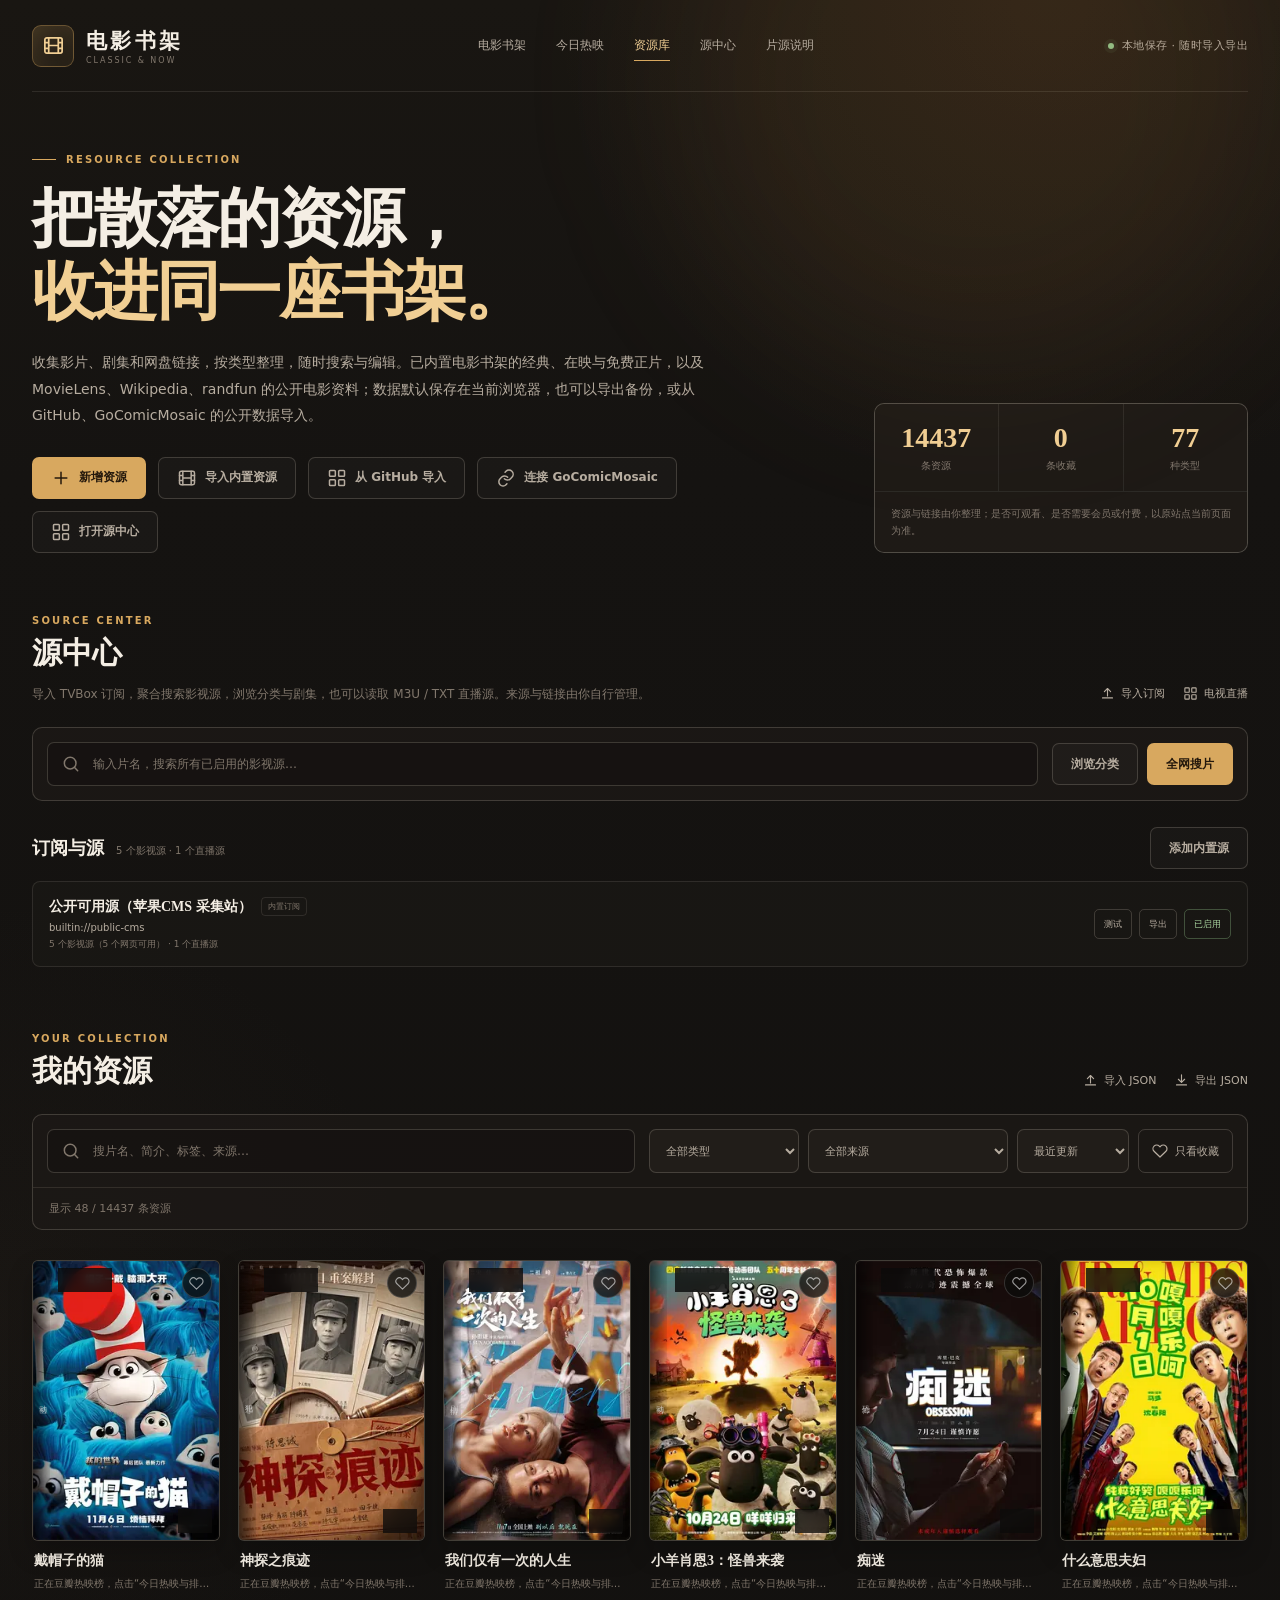
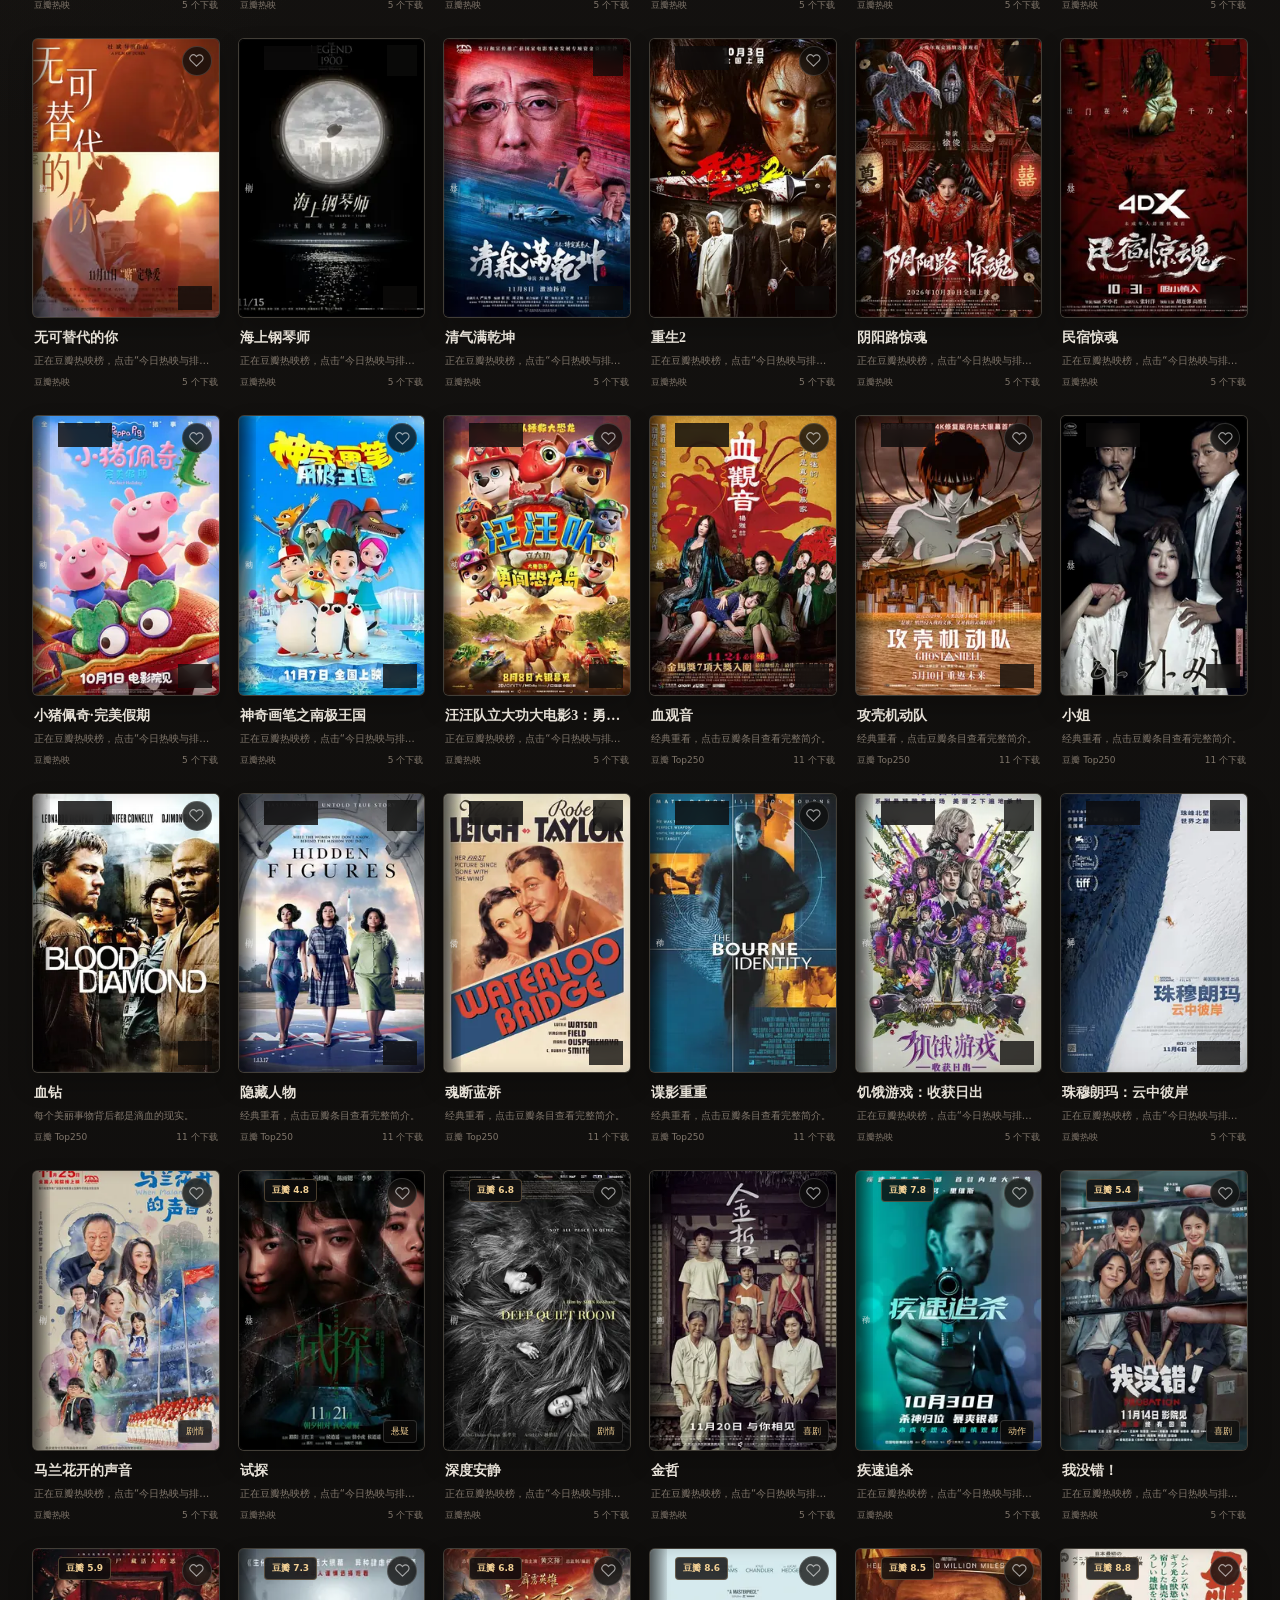
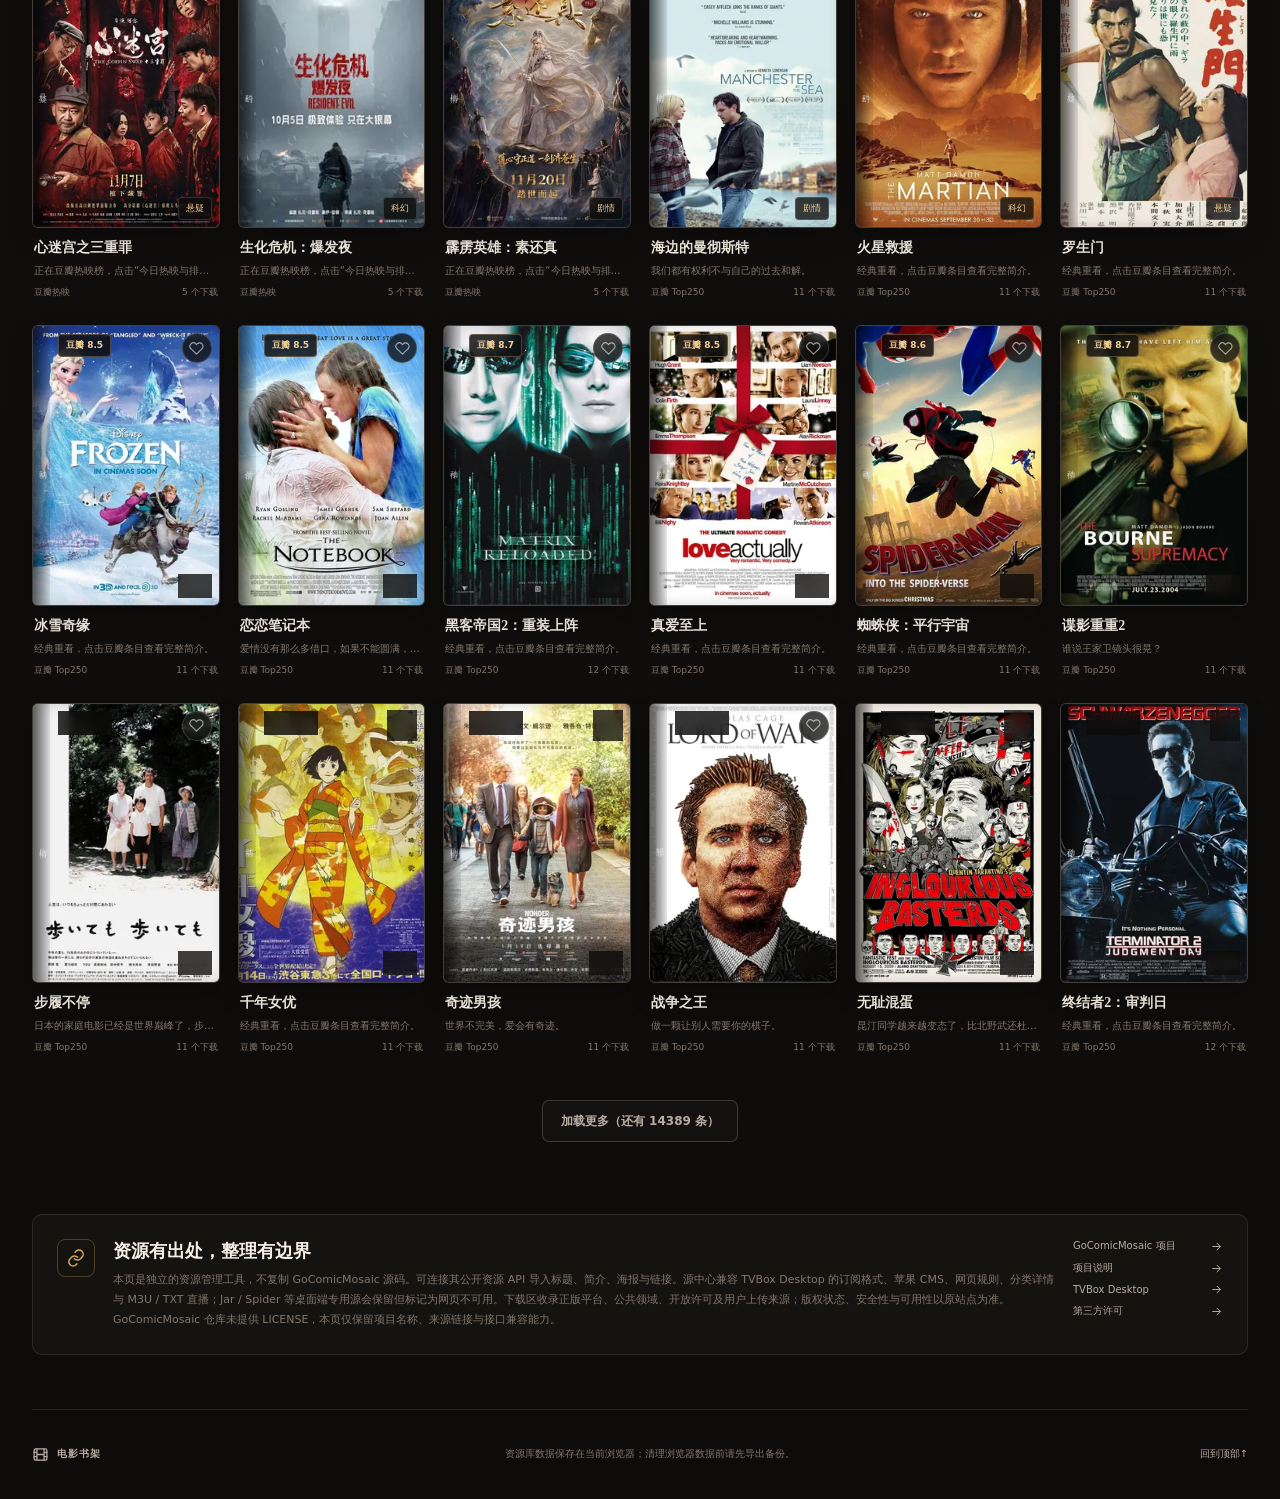
==== resources/index.html @ 4274b773 "避免慢速目录请求被超时重复取消" ====
<!DOCTYPE html>
<html lang="zh-CN">
<head>
  <meta charset="UTF-8">
  <meta name="viewport" content="width=device-width, initial-scale=1.0">
  <meta name="description" content="电影书架资源库：收集、整理、搜索和导入影视资源，支持本地保存与 GoComicMosaic 公开资源 API。">
  <meta name="theme-color" content="#151311">
  <title>资源库 · 电影书架</title>
  <link rel="icon" href="../assets/favicon.svg" type="image/svg+xml">
  <link rel="stylesheet" href="styles.css?v=20261127w">
</head>
<body id="top">
  <svg class="icon-sprite" xmlns="http://www.w3.org/2000/svg" aria-hidden="true">
    <symbol id="icon-film" viewBox="0 0 24 24">
      <rect x="3" y="4" width="18" height="16" rx="2"></rect>
      <path d="M7 4v16M17 4v16M3 9h4M3 15h4M17 9h4M17 15h4M7 12h10"></path>
    </symbol>
    <symbol id="icon-search" viewBox="0 0 24 24">
      <circle cx="11" cy="11" r="7"></circle>
      <path d="m20 20-4-4"></path>
    </symbol>
    <symbol id="icon-plus" viewBox="0 0 24 24">
      <path d="M12 5v14M5 12h14"></path>
    </symbol>
    <symbol id="icon-heart" viewBox="0 0 24 24">
      <path d="M20.8 4.6a5.5 5.5 0 0 0-7.8 0L12 5.7l-1.1-1.1a5.5 5.5 0 0 0-7.8 7.8l1.1 1.1L12 21l7.8-7.5 1.1-1.1a5.5 5.5 0 0 0-.1-7.8Z"></path>
    </symbol>
    <symbol id="icon-edit" viewBox="0 0 24 24">
      <path d="M12 20h9"></path>
      <path d="M16.5 3.5a2.1 2.1 0 0 1 3 3L8 18l-4 1 1-4Z"></path>
    </symbol>
    <symbol id="icon-trash" viewBox="0 0 24 24">
      <path d="M3 6h18M8 6V4h8v2M19 6l-1 14H6L5 6M10 11v5M14 11v5"></path>
    </symbol>
    <symbol id="icon-download" viewBox="0 0 24 24">
      <path d="M12 3v12m0 0 5-5m-5 5-5-5M4 19h16"></path>
    </symbol>
    <symbol id="icon-upload" viewBox="0 0 24 24">
      <path d="M12 16V4m0 0 5 5m-5-5L7 9M4 19h16"></path>
    </symbol>
    <symbol id="icon-link" viewBox="0 0 24 24">
      <path d="M10 13a5 5 0 0 0 7.1.1l2-2a5 5 0 0 0-7.1-7.1l-1.1 1.1"></path>
      <path d="M14 11a5 5 0 0 0-7.1-.1l-2 2A5 5 0 0 0 12 20l1.1-1.1"></path>
    </symbol>
    <symbol id="icon-close" viewBox="0 0 24 24">
      <path d="m6 6 12 12M18 6 6 18"></path>
    </symbol>
    <symbol id="icon-arrow" viewBox="0 0 24 24">
      <path d="M5 12h14M13 6l6 6-6 6"></path>
    </symbol>
    <symbol id="icon-grid" viewBox="0 0 24 24">
      <rect x="3" y="3" width="7" height="7" rx="1"></rect>
      <rect x="14" y="3" width="7" height="7" rx="1"></rect>
      <rect x="3" y="14" width="7" height="7" rx="1"></rect>
      <rect x="14" y="14" width="7" height="7" rx="1"></rect>
    </symbol>
  </svg>

  <div class="ambient-glow" aria-hidden="true"></div>

  <header class="site-header">
    <a class="brand" href="../" aria-label="电影书架首页">
      <span class="brand-mark"><svg class="icon"><use href="#icon-film"></use></svg></span>
      <span class="brand-copy"><strong>电影书架</strong><small>CLASSIC &amp; NOW</small></span>
    </a>
    <nav class="main-nav" aria-label="主导航">
      <a href="../">电影书架</a>
      <a href="../today/">今日热映</a>
      <a class="is-active" href="./" aria-current="page">资源库</a>
      <a href="#sources">源中心</a>
      <a href="../#about">片源说明</a>
    </nav>
    <div class="header-note"><span class="status-dot"></span>本地保存 · 随时导入导出</div>
  </header>

  <main>
    <section class="resource-hero" aria-labelledby="resource-title">
      <div>
        <p class="eyebrow"><span></span>RESOURCE COLLECTION</p>
        <h1 id="resource-title">把散落的资源，<br><em>收进同一座书架。</em></h1>
        <p class="hero-description">收集影片、剧集和网盘链接，按类型整理，随时搜索与编辑。已内置电影书架的经典、在映与免费正片，以及 MovieLens、Wikipedia、randfun 的公开电影资料；数据默认保存在当前浏览器，也可以导出备份，或从 GitHub、GoComicMosaic 的公开数据导入。</p>
        <div class="hero-actions">
          <button class="primary-button" id="add-resource" type="button"><svg class="icon"><use href="#icon-plus"></use></svg>新增资源</button>
          <button class="secondary-button" id="import-movies" type="button"><svg class="icon"><use href="#icon-film"></use></svg>导入内置资源</button>
          <button class="secondary-button" id="open-github-import" type="button"><svg class="icon"><use href="#icon-grid"></use></svg>从 GitHub 导入</button>
          <button class="secondary-button" id="open-api-import" type="button"><svg class="icon"><use href="#icon-link"></use></svg>连接 GoComicMosaic</button>
          <button class="secondary-button" id="open-tvbox-sources" type="button"><svg class="icon"><use href="#icon-grid"></use></svg>打开源中心</button>
        </div>
      </div>
      <div class="resource-stats" aria-label="资源库概况">
        <div><strong id="stat-total">0</strong><span>条资源</span></div>
        <div><strong id="stat-favorites">0</strong><span>条收藏</span></div>
        <div><strong id="stat-types">0</strong><span>种类型</span></div>
        <p>资源与链接由你整理；是否可观看、是否需要会员或付费，以原站点当前页面为准。</p>
      </div>
    </section>

    <section id="sources" class="tvbox-section" aria-labelledby="tvbox-title">
      <div class="section-heading">
        <div>
          <p class="section-kicker">SOURCE CENTER</p>
          <h2 id="tvbox-title">源中心</h2>
          <p class="tvbox-section-intro">导入 TVBox 订阅，聚合搜索影视源，浏览分类与剧集，也可以读取 M3U / TXT 直播源。来源与链接由你自行管理。</p>
        </div>
        <div class="data-actions">
          <button class="text-button" id="tvbox-import-button" type="button"><svg class="icon"><use href="#icon-upload"></use></svg>导入订阅</button>
          <button class="text-button" id="tvbox-live-button" type="button"><svg class="icon"><use href="#icon-grid"></use></svg>电视直播</button>
        </div>
      </div>

      <div class="tvbox-toolbar browser-panel">
        <label class="search-box" for="tvbox-search-input">
          <svg class="icon"><use href="#icon-search"></use></svg>
          <span class="sr-only">全网搜片</span>
          <input id="tvbox-search-input" type="search" placeholder="输入片名，搜索所有已启用的影视源…" autocomplete="off">
        </label>
        <div class="tvbox-toolbar-actions">
          <button id="tvbox-category-button" class="secondary-button" type="button">浏览分类</button>
          <button id="tvbox-search-button" class="primary-button" type="button">全网搜片</button>
        </div>
      </div>

      <div id="tvbox-category-panel" class="tvbox-category-panel browser-panel" hidden>
        <label class="select-box"><span class="sr-only">分类来源</span><select id="tvbox-category-site"></select></label>
        <div id="tvbox-category-chips" class="tvbox-category-chips"></div>
      </div>

      <div class="tvbox-source-heading">
        <div><strong>订阅与源</strong><span id="tvbox-source-stats"></span></div>
        <button id="tvbox-preset-button" class="secondary-button" type="button">添加内置源</button>
      </div>
      <div id="tvbox-source-list" class="tvbox-source-list"></div>

      <div id="tvbox-results" class="tvbox-results" hidden>
        <div class="tvbox-results-heading"><strong>搜索结果</strong><span id="tvbox-search-summary" aria-live="polite"></span></div>
        <div id="tvbox-search-grid" class="tvbox-search-grid"></div>
      </div>
    </section>

    <section class="resource-library" aria-labelledby="library-title">
      <div class="section-heading">
        <div>
          <p class="section-kicker">YOUR COLLECTION</p>
          <h2 id="library-title">我的资源</h2>
        </div>
        <div class="data-actions">
          <button class="text-button" id="import-json" type="button"><svg class="icon"><use href="#icon-upload"></use></svg>导入 JSON</button>
          <button class="text-button" id="export-json" type="button"><svg class="icon"><use href="#icon-download"></use></svg>导出 JSON</button>
        </div>
      </div>

      <div class="browser-panel" aria-label="查找资源">
        <div class="toolbar-main">
          <label class="search-box" for="search-input">
            <svg class="icon"><use href="#icon-search"></use></svg>
            <span class="sr-only">搜索资源</span>
            <input id="search-input" type="search" placeholder="搜片名、简介、标签、来源…" autocomplete="off">
            <button id="clear-search" class="clear-search" type="button" aria-label="清空搜索" hidden>
              <svg class="icon"><use href="#icon-close"></use></svg>
            </button>
          </label>
          <div class="filter-row">
            <label class="select-box"><span class="sr-only">资源类型</span><select id="type-filter"></select></label>
            <label class="select-box"><span class="sr-only">资源来源</span><select id="source-filter"></select></label>
            <label class="select-box"><span class="sr-only">排序方式</span><select id="sort-select">
              <option value="updated">最近更新</option>
              <option value="created">最近添加</option>
              <option value="title">按片名</option>
              <option value="links">链接最多</option>
            </select></label>
            <button class="favorite-filter" id="favorite-filter" type="button" aria-pressed="false">
              <svg class="icon"><use href="#icon-heart"></use></svg>只看收藏
            </button>
          </div>
        </div>
        <div class="result-bar">
          <p id="result-summary" aria-live="polite"></p>
          <button id="reset-filters" class="text-button" type="button" hidden>清除筛选<svg class="icon"><use href="#icon-arrow"></use></svg></button>
        </div>
      </div>

      <section id="resource-grid" class="resource-grid" aria-label="资源列表"></section>
      <div class="load-more-wrap"><button id="load-more" class="secondary-button" type="button" hidden>加载更多</button></div>

      <section id="empty-state" class="empty-state" hidden>
        <div class="empty-icon"><svg class="icon"><use href="#icon-grid"></use></svg></div>
        <h2>这一格还没有资源</h2>
        <p id="empty-message">新增一条资源，或从电影书架导入影片。</p>
        <button class="primary-button" id="empty-add" type="button">新增第一条资源</button>
      </section>
    </section>

    <section class="source-note" aria-labelledby="source-note-title">
      <div class="source-note-icon"><svg class="icon"><use href="#icon-link"></use></svg></div>
      <div>
        <h2 id="source-note-title">资源有出处，整理有边界</h2>
        <p>本页是独立的资源管理工具，不复制 GoComicMosaic 源码。可连接其公开资源 API 导入标题、简介、海报与链接。源中心兼容 TVBox Desktop 的订阅格式、苹果 CMS、网页规则、分类详情与 M3U / TXT 直播；Jar / Spider 等桌面端专用源会保留但标记为网页不可用。下载区收录正版平台、公共领域、开放许可及用户上传来源；版权状态、安全性与可用性以原站点为准。GoComicMosaic 仓库未提供 LICENSE，本页仅保留项目名称、来源链接与接口兼容能力。</p>
      </div>
      <div class="source-links">
        <a href="https://github.com/fish2018/GoComicMosaic" target="_blank" rel="noopener noreferrer">GoComicMosaic 项目<svg class="icon"><use href="#icon-arrow"></use></svg></a>
        <a href="https://github.com/fish2018/GoComicMosaic/blob/main/README.md" target="_blank" rel="noopener noreferrer">项目说明<svg class="icon"><use href="#icon-arrow"></use></svg></a>
        <a href="https://github.com/hgtuj5688/tvbox-desktop" target="_blank" rel="noopener noreferrer">TVBox Desktop<svg class="icon"><use href="#icon-arrow"></use></svg></a>
        <a href="THIRD_PARTY_NOTICES.txt" target="_blank" rel="noopener noreferrer">第三方许可<svg class="icon"><use href="#icon-arrow"></use></svg></a>
      </div>
    </section>
  </main>

  <footer class="site-footer">
    <div class="footer-brand"><svg class="icon"><use href="#icon-film"></use></svg><strong>电影书架</strong></div>
    <p>资源库数据保存在当前浏览器；清理浏览器数据前请先导出备份。</p>
    <a href="#top" class="back-to-top">回到顶部↑</a>
  </footer>

  <dialog id="resource-dialog" class="resource-dialog" aria-labelledby="editor-title">
    <form id="resource-form" class="dialog-shell">
      <button id="editor-close" class="dialog-close" type="button" aria-label="关闭编辑窗口"><svg class="icon"><use href="#icon-close"></use></svg></button>
      <div class="editor-heading">
        <p class="section-kicker">RESOURCE EDITOR</p>
        <h2 id="editor-title">新增资源</h2>
        <p>链接只接受 http 或 https 地址；海报可以填写图片地址或站内相对路径。</p>
      </div>
      <div class="form-grid">
        <label class="field field-wide"><span>片名 / 资源名 <b>*</b></span><input id="field-title" name="title" type="text" maxlength="160" required placeholder="例如：某部电影、某部剧集"></label>
        <label class="field"><span>英文名</span><input id="field-title-en" name="titleEn" type="text" maxlength="200" placeholder="可选"></label>
        <label class="field"><span>类型</span><input id="field-type" name="type" type="text" maxlength="40" placeholder="例如：电影、剧集、动画"></label>
        <label class="field"><span>评分</span><input id="field-rating" name="rating" type="number" min="0" max="10" step="0.1" placeholder="0-10，选填"></label>
        <label class="field field-wide"><span>简介</span><textarea id="field-description" name="description" rows="4" maxlength="4000" placeholder="剧情、季集信息或整理备注"></textarea></label>
        <label class="field field-wide"><span>海报地址</span><input id="field-poster" name="poster" type="text" maxlength="1000" placeholder="https://… 或 ../assets/posters/…"></label>
        <label class="field"><span>来源</span><input id="field-source" name="source" type="text" maxlength="120" placeholder="例如：1905电影网、个人整理"></label>
        <label class="field"><span>评分来源</span><input id="field-rating-source" name="ratingSource" type="text" maxlength="80" placeholder="例如：豆瓣、TMDB"></label>
        <label class="field"><span>标签</span><input id="field-tags" name="tags" type="text" maxlength="240" placeholder="用逗号分隔，例如：动作, 犯罪, 2026"></label>
      </div>
      <fieldset class="links-editor">
        <legend>资源链接</legend>
        <div id="link-rows" class="link-rows"></div>
        <button id="add-link" class="text-button" type="button"><svg class="icon"><use href="#icon-plus"></use></svg>添加链接</button>
      </fieldset>
      <label class="check-field"><input id="field-favorite" type="checkbox"><span>同时加入收藏</span></label>
      <p id="form-error" class="form-error" role="alert" hidden></p>
      <div class="dialog-actions editor-actions">
        <button class="primary-button" type="submit">保存资源</button>
        <button id="editor-cancel" class="secondary-button" type="button">取消</button>
      </div>
    </form>
  </dialog>

  <dialog id="detail-dialog" class="detail-dialog" aria-labelledby="detail-title">
    <div class="dialog-shell">
      <button id="detail-close" class="dialog-close" type="button" aria-label="关闭资源详情"><svg class="icon"><use href="#icon-close"></use></svg></button>
      <div class="detail-poster"><img id="detail-image" src="" alt="" decoding="async" fetchpriority="high"><div id="detail-typographic" class="detail-typographic" hidden></div></div>
      <div class="detail-info">
        <p id="detail-source" class="detail-source"></p>
        <h2 id="detail-title"></h2>
        <div id="detail-rating" class="detail-rating" hidden>
          <strong id="detail-rating-value"></strong>
          <div><span id="detail-rating-label"></span><small id="detail-rating-count"></small></div>
        </div>
        <p id="detail-meta" class="detail-meta"></p>
        <div id="detail-tags" class="detail-tags"></div>
        <p id="detail-description" class="detail-description"></p>
        <section id="detail-links-section" class="detail-links-section" hidden>
          <h3>资源链接</h3>
          <div id="detail-links" class="detail-links"></div>
        </section>
        <section id="detail-downloads-section" class="detail-links-section">
          <h3>下载与获取来源</h3>
          <p id="detail-downloads-note" class="detail-downloads-note" hidden></p>
          <div id="detail-downloads" class="detail-links"></div>
          <p id="detail-downloads-empty" class="detail-empty-links" hidden>暂无下载数据。</p>
        </section>
        <p id="detail-empty-links" class="detail-empty-links" hidden>还没有添加资源链接。</p>
        <div class="dialog-actions detail-actions">
          <button id="detail-favorite" class="favorite-action" type="button" aria-pressed="false"><svg class="icon"><use href="#icon-heart"></use></svg><span>加入收藏</span></button>
          <button id="detail-edit" class="secondary-button" type="button"><svg class="icon"><use href="#icon-edit"></use></svg>编辑</button>
          <button id="detail-delete" class="danger-button" type="button"><svg class="icon"><use href="#icon-trash"></use></svg>删除</button>
        </div>
        <p class="detail-note">打开链接会前往原站点；内容可用性与版权状态以原站点为准。</p>
      </div>
    </div>
  </dialog>

  <dialog id="api-dialog" class="api-dialog" aria-labelledby="api-title">
    <form id="api-form" class="dialog-shell api-shell">
      <button id="api-close" class="dialog-close" type="button" aria-label="关闭接口导入窗口"><svg class="icon"><use href="#icon-close"></use></svg></button>
      <p class="section-kicker">PUBLIC API IMPORT</p>
      <h2 id="api-title">连接 GoComicMosaic</h2>
      <p>填写公开资源列表接口。页面会读取返回的标题、类型、简介、海报与链接，不会提交账号、Cookie 或密码。</p>
      <label class="field"><span>公开接口地址</span><input id="api-endpoint" type="url" value="https://dm.xueximeng.com/api/resources/public" placeholder="https://…/api/resources/public" required></label>
      <p class="api-hint">接口需允许当前网页跨域读取（CORS）。若返回的是 HTML 首页，说明后端接口当前未开放或地址不正确。</p>
      <p id="api-status" class="api-status" role="status"></p>
      <div class="dialog-actions editor-actions">
        <button id="api-submit" class="primary-button" type="submit">读取并导入</button>
        <button id="api-cancel" class="secondary-button" type="button">取消</button>
      </div>
    </form>
  </dialog>

  <dialog id="github-dialog" class="api-dialog" aria-labelledby="github-title">
    <form id="github-form" class="dialog-shell">
      <button id="github-close" class="dialog-close" type="button" aria-label="关闭 GitHub 导入"><svg class="icon"><use href="#icon-close"></use></svg></button>
      <p class="section-kicker">GITHUB DATA</p>
      <h2 id="github-title">从 GitHub 导入公开数据</h2>
      <p>填写 raw JSON / CSV 地址或返回 JSON 的公开接口，也可以直接粘贴 GitHub 文件页链接。页面会读取片名、类型、简介、海报与链接；不会读取或提交账号、Cookie、密码。</p>
      <label class="field"><span>来源名称</span><input id="github-source" type="text" maxlength="80" value="GitHub 公开数据" required></label>
      <label class="field"><span>数据地址</span><input id="github-url" type="url" placeholder="https://raw.githubusercontent.com/…/data.json" required></label>
      <label class="check-field"><input id="github-update" type="checkbox"><span>更新已存在的同来源条目</span></label>
      <p class="api-hint">支持 JSON 数组、CSV 表格，或包含 resources、items、data、list、results、movies 字段的 JSON 对象。接口需允许当前网页跨域读取（CORS）。</p>
      <p id="github-status" class="api-status" role="status"></p>
      <div class="dialog-actions editor-actions">
        <button id="github-submit" class="primary-button" type="submit">读取并导入</button>
        <button id="github-cancel" class="secondary-button" type="button">取消</button>
      </div>
    </form>
  </dialog>

  <dialog id="tvbox-import-dialog" class="api-dialog" aria-labelledby="tvbox-import-title">
    <form id="tvbox-import-form" class="dialog-shell api-shell">
      <button id="tvbox-import-close" class="dialog-close" type="button" aria-label="关闭订阅导入"><svg class="icon"><use href="#icon-close"></use></svg></button>
      <p class="section-kicker">TVBOX SUBSCRIPTION</p>
      <h2 id="tvbox-import-title">导入 TVBox 订阅</h2>
      <p>支持远程 JSON 地址、本地 JSON 文件或直接粘贴配置。可识别 sites、lives、parses、flags、headers 等字段；来源类型与地址原样保留。</p>
      <label class="field"><span>订阅地址</span><input id="tvbox-import-url" type="url" placeholder="https://…/tvbox.json"></label>
      <label class="field"><span>或选择 JSON 文件</span><input id="tvbox-import-file" type="file" accept="application/json,.json"></label>
      <label class="field"><span>或粘贴配置</span><textarea id="tvbox-import-text" rows="7" placeholder='{"sites":[…],"lives":[…]}'></textarea></label>
      <p id="tvbox-import-status" class="api-status" role="status"></p>
      <div class="dialog-actions editor-actions">
        <button id="tvbox-import-submit" class="primary-button" type="submit">读取并添加</button>
        <button id="tvbox-import-cancel" class="secondary-button" type="button">取消</button>
      </div>
    </form>
  </dialog>

  <dialog id="tvbox-detail-dialog" class="detail-dialog tvbox-detail-dialog" aria-labelledby="tvbox-detail-title">
    <div class="dialog-shell">
      <button id="tvbox-detail-close" class="dialog-close" type="button" aria-label="关闭源详情"><svg class="icon"><use href="#icon-close"></use></svg></button>
      <div class="detail-poster"><img id="tvbox-detail-poster" src="" alt="" referrerpolicy="no-referrer" hidden><div id="tvbox-detail-typographic" class="detail-typographic"></div></div>
      <div class="detail-info">
        <p id="tvbox-detail-source" class="detail-source"></p>
        <h2 id="tvbox-detail-title"></h2>
        <p id="tvbox-detail-meta" class="detail-meta"></p>
        <p id="tvbox-detail-description" class="detail-description"></p>
        <section class="detail-links-section">
          <h3>播放线路</h3>
          <div id="tvbox-detail-lines" class="tvbox-line-tabs"></div>
          <div id="tvbox-detail-episodes" class="tvbox-episodes"></div>
        </section>
        <section class="detail-links-section">
          <h3>播放器</h3>
          <video id="tvbox-detail-video" class="tvbox-video" controls playsinline preload="none" hidden></video>
          <p id="tvbox-player-status" class="detail-empty-links"></p>
        </section>
        <div class="dialog-actions detail-actions">
          <button id="tvbox-detail-save" class="primary-button" type="button">保存到资源库</button>
          <button id="tvbox-detail-open" class="secondary-button" type="button">打开原地址</button>
        </div>
        <p class="detail-note">播放能力取决于原源与浏览器支持；打不开时可复制地址到外部播放器。</p>
      </div>
    </div>
  </dialog>

  <dialog id="tvbox-live-dialog" class="detail-dialog tvbox-live-dialog" aria-labelledby="tvbox-live-title">
    <div class="dialog-shell tvbox-live-shell">
      <button id="tvbox-live-close" class="dialog-close" type="button" aria-label="关闭电视直播"><svg class="icon"><use href="#icon-close"></use></svg></button>
      <div class="tvbox-live-heading"><p class="section-kicker">LIVE TV</p><h2 id="tvbox-live-title">电视直播</h2><p id="tvbox-live-status"></p></div>
      <video id="tvbox-live-video" class="tvbox-video" controls playsinline preload="none" hidden></video>
      <p id="tvbox-live-player-status" class="detail-empty-links"></p>
      <div class="tvbox-live-controls">
        <label class="select-box"><span class="sr-only">直播源</span><select id="tvbox-live-source"></select></label>
        <label class="select-box"><span class="sr-only">频道分组</span><select id="tvbox-live-group"></select></label>
        <label class="search-box"><span class="sr-only">搜索频道</span><input id="tvbox-live-search" type="search" placeholder="搜索频道…"></label>
      </div>
      <div id="tvbox-live-list" class="tvbox-live-list"></div>
    </div>
  </dialog>

  <input id="json-file" type="file" accept="application/json,.json" hidden>
  <div id="toast" class="toast" role="status" aria-live="polite"></div>

  <script src="base.js?v=20261127zb"></script>
  <script src="tvbox.js?v=20261127y"></script>
  <script src="app.js?v=20261127zc"></script>
</body>
</html>
---- resources/styles.css ----
:root {
  color-scheme: dark;
  --bg: #151311;
  --bg-deep: #0d0c0b;
  --panel: #1d1a17;
  --panel-soft: #24201c;
  --ink: #f4eee4;
  --muted: #b7ada0;
  --faint: #81776c;
  --accent: #d8a85f;
  --accent-light: #f1cf94;
  --accent-dark: #805326;
  --line: rgba(255, 244, 225, 0.1);
  --line-strong: rgba(255, 244, 225, 0.17);
  --danger: #e48b7d;
  --serif: "Noto Serif SC", "Source Han Serif SC", "Songti SC", STSong, Georgia, serif;
  --sans: Inter, "PingFang SC", "Microsoft YaHei", "Noto Sans CJK SC", system-ui, sans-serif;
}

* { box-sizing: border-box; }
html { scroll-behavior: smooth; scroll-padding-top: 24px; overflow-x: hidden; }
body {
  margin: 0;
  min-width: 320px;
  min-height: 100vh;
  overflow-x: hidden;
  background:
    radial-gradient(circle at 82% 0%, rgba(166, 105, 43, 0.13), transparent 31rem),
    radial-gradient(circle at 0% 28%, rgba(93, 74, 55, 0.08), transparent 26rem),
    linear-gradient(180deg, #191612 0%, var(--bg) 30rem, var(--bg-deep) 100%);
  color: var(--ink);
  font-family: var(--sans);
  -webkit-font-smoothing: antialiased;
}
body::before {
  position: fixed;
  inset: 0;
  z-index: -1;
  pointer-events: none;
  content: "";
  opacity: 0.22;
  background-image:
    repeating-linear-gradient(90deg, transparent 0, transparent 3px, rgba(255, 255, 255, 0.012) 4px),
    repeating-linear-gradient(0deg, transparent 0, transparent 5px, rgba(0, 0, 0, 0.018) 6px);
}
body.modal-open { overflow: hidden; }
button, input, textarea, select { font: inherit; }
button, a { -webkit-tap-highlight-color: transparent; }
a { color: inherit; text-decoration: none; }
button { color: inherit; }
button:focus-visible, a:focus-visible, input:focus-visible, textarea:focus-visible, select:focus-visible {
  outline: 2px solid var(--accent-light);
  outline-offset: 3px;
}
img { display: block; max-width: 100%; }
[hidden] { display: none !important; }
.icon-sprite { position: absolute; width: 0; height: 0; overflow: hidden; }
.icon { width: 20px; height: 20px; flex: 0 0 auto; fill: none; stroke: currentColor; stroke-width: 1.8; stroke-linecap: round; stroke-linejoin: round; }
.sr-only { position: absolute; width: 1px; height: 1px; padding: 0; margin: -1px; overflow: hidden; clip: rect(0, 0, 0, 0); white-space: nowrap; border: 0; }
.ambient-glow { position: absolute; top: -14rem; right: 0; width: min(38rem, 100%); height: 38rem; border-radius: 50%; pointer-events: none; background: rgba(197, 143, 71, 0.07); filter: blur(80px); }
.site-header, main, .site-footer { width: min(1280px, calc(100% - 64px)); margin-inline: auto; }
.site-header { display: flex; align-items: center; justify-content: space-between; height: 92px; border-bottom: 1px solid var(--line); }
.brand { display: inline-flex; align-items: center; gap: 12px; }
.brand-mark { display: grid; width: 42px; height: 42px; place-items: center; border: 1px solid rgba(215, 168, 95, 0.38); border-radius: 9px; background: linear-gradient(145deg, rgba(215, 168, 95, 0.18), rgba(215, 168, 95, 0.04)); color: var(--accent-light); box-shadow: inset 0 0 18px rgba(215, 168, 95, 0.06); }
.brand-mark .icon { width: 23px; height: 23px; }
.brand-copy { display: grid; gap: 1px; }
.brand-copy strong { font-family: var(--serif); font-size: 21px; font-weight: 700; letter-spacing: 0.16em; }
.brand-copy small { color: var(--faint); font-size: 8px; letter-spacing: 0.24em; }
.main-nav { display: flex; align-items: center; gap: 30px; color: var(--muted); font-size: 12px; }
.main-nav a { position: relative; padding: 10px 0; transition: color 180ms ease; }
.main-nav a::after { position: absolute; right: 0; bottom: 3px; left: 0; height: 1px; content: ""; background: var(--accent); transform: scaleX(0); transform-origin: left; transition: transform 180ms ease; }
.main-nav a:hover, .main-nav a.is-active { color: var(--accent-light); }
.main-nav a:hover::after, .main-nav a.is-active::after { transform: scaleX(1); }
.header-note { display: inline-flex; align-items: center; gap: 8px; color: var(--muted); font-size: 11px; letter-spacing: 0.04em; }
.status-dot { width: 6px; height: 6px; border-radius: 50%; background: #8fbf86; box-shadow: 0 0 0 4px rgba(143, 191, 134, 0.08); }

.resource-hero { display: grid; grid-template-columns: minmax(0, 1.35fr) minmax(280px, 0.65fr); align-items: end; gap: 64px; padding: 62px 0 50px; }
.eyebrow, .section-kicker { margin: 0; color: var(--accent); font-size: 10px; font-weight: 700; letter-spacing: 0.22em; }
.eyebrow { display: flex; align-items: center; gap: 10px; }
.eyebrow span { width: 24px; height: 1px; background: var(--accent); }
h1 { margin: 18px 0 20px; font-family: var(--serif); font-size: clamp(38px, 5vw, 66px); font-weight: 600; line-height: 1.14; letter-spacing: -0.035em; }
h1 em { color: var(--accent-light); font-style: normal; }
.hero-description { max-width: 680px; margin: 0; color: var(--muted); font-size: 14px; line-height: 1.9; }
.hero-actions { display: flex; flex-wrap: wrap; gap: 12px; margin-top: 28px; }
.primary-button, .secondary-button, .favorite-action, .danger-button {
  display: inline-flex;
  align-items: center;
  justify-content: center;
  gap: 8px;
  min-height: 42px;
  padding: 0 18px;
  border: 1px solid transparent;
  border-radius: 7px;
  cursor: pointer;
  font-size: 12px;
  font-weight: 700;
  transition: transform 160ms ease, border-color 160ms ease, color 160ms ease, background 160ms ease;
}
.primary-button { background: var(--accent); color: #24180c; }
.primary-button:hover { background: var(--accent-light); transform: translateY(-1px); }
.secondary-button { border-color: var(--line-strong); background: rgba(255, 255, 255, 0.025); color: var(--muted); }
.secondary-button:hover { border-color: rgba(239, 198, 139, 0.42); color: var(--accent-light); }
.favorite-action { border-color: var(--line-strong); background: transparent; color: var(--muted); }
.favorite-action[aria-pressed="true"] { border-color: rgba(239, 198, 139, 0.42); color: var(--accent-light); }
.favorite-action[aria-pressed="true"] .icon { fill: currentColor; }
.danger-button { border-color: rgba(228, 139, 125, 0.3); background: rgba(228, 139, 125, 0.06); color: var(--danger); }
.danger-button:hover { border-color: rgba(228, 139, 125, 0.65); background: rgba(228, 139, 125, 0.12); }
.resource-stats { display: grid; grid-template-columns: repeat(3, 1fr); gap: 1px; overflow: hidden; border: 1px solid var(--line-strong); border-radius: 10px; background: var(--line); }
.resource-stats div { display: grid; gap: 5px; padding: 18px 14px; background: rgba(29, 26, 23, 0.94); text-align: center; }
.resource-stats strong { color: var(--accent-light); font-family: var(--serif); font-size: 28px; font-weight: 600; }
.resource-stats span { color: var(--faint); font-size: 10px; }
.resource-stats p { grid-column: 1 / -1; margin: 0; padding: 13px 16px; background: rgba(29, 26, 23, 0.94); color: var(--faint); font-size: 10px; line-height: 1.7; }

.resource-library { padding: 12px 0 54px; }
.section-heading { display: flex; align-items: end; justify-content: space-between; gap: 24px; margin-bottom: 22px; }
.section-heading h2 { margin: 7px 0 0; font-family: var(--serif); font-size: 30px; font-weight: 600; }
.data-actions { display: flex; gap: 18px; }
.text-button { display: inline-flex; align-items: center; gap: 6px; padding: 4px 0; border: 0; background: transparent; color: var(--muted); cursor: pointer; font-size: 11px; }
.text-button .icon { width: 15px; height: 15px; }
.text-button:hover { color: var(--accent-light); }
.browser-panel { overflow: hidden; border: 1px solid var(--line-strong); border-radius: 10px; background: rgba(29, 26, 23, 0.76); }
.toolbar-main { display: flex; align-items: center; gap: 14px; padding: 14px; }
.search-box { display: flex; flex: 1; align-items: center; gap: 10px; min-width: 220px; height: 44px; padding: 0 13px; border: 1px solid var(--line-strong); border-radius: 7px; background: rgba(0, 0, 0, 0.16); color: var(--faint); }
.search-box:focus-within { border-color: rgba(239, 198, 139, 0.5); }
.search-box input { width: 100%; min-width: 0; border: 0; outline: 0; background: transparent; color: var(--ink); font-size: 12px; }
.search-box input::placeholder { color: var(--faint); }
.clear-search { display: grid; width: 26px; height: 26px; padding: 0; place-items: center; border: 0; border-radius: 50%; background: transparent; color: var(--faint); cursor: pointer; }
.clear-search:hover { background: rgba(255, 255, 255, 0.06); color: var(--ink); }
.clear-search .icon { width: 14px; height: 14px; }
.filter-row { display: flex; align-items: center; gap: 9px; }
.select-box select { height: 44px; padding: 0 34px 0 12px; border: 1px solid var(--line-strong); border-radius: 7px; background: #211d19; color: var(--muted); font-size: 11px; cursor: pointer; }
.favorite-filter { display: inline-flex; align-items: center; gap: 7px; height: 44px; padding: 0 13px; border: 1px solid var(--line-strong); border-radius: 7px; background: transparent; color: var(--muted); cursor: pointer; font-size: 11px; }
.favorite-filter .icon { width: 16px; height: 16px; }
.favorite-filter[aria-pressed="true"] { border-color: rgba(239, 198, 139, 0.42); color: var(--accent-light); }
.favorite-filter[aria-pressed="true"] .icon { fill: currentColor; }
.result-bar { display: flex; align-items: center; justify-content: space-between; gap: 16px; min-height: 42px; padding: 0 16px; border-top: 1px solid var(--line); color: var(--faint); font-size: 11px; }
.result-bar p { margin: 0; }

.resource-grid { display: grid; grid-template-columns: repeat(6, minmax(0, 1fr)); gap: 26px 18px; padding: 30px 0 8px; }
.resource-card { position: relative; min-width: 0; }
.resource-case { position: relative; display: block; width: 100%; padding: 0; overflow: hidden; border: 1px solid rgba(255, 244, 225, 0.15); border-radius: 6px; background: #211d19; color: inherit; cursor: pointer; text-align: left; box-shadow: 0 12px 25px rgba(0, 0, 0, 0.22); transition: transform 180ms ease, border-color 180ms ease, box-shadow 180ms ease; }
.resource-case::after { position: absolute; inset: 0; border-radius: inherit; pointer-events: none; content: ""; box-shadow: inset 0 0 0 1px rgba(255, 255, 255, 0.025), inset 8px 0 14px rgba(0, 0, 0, 0.16); }
.resource-case:hover, .resource-case:focus-visible { transform: translateY(-5px); border-color: rgba(239, 198, 139, 0.48); box-shadow: 0 18px 32px rgba(0, 0, 0, 0.32); }
.resource-cover { position: relative; aspect-ratio: 2 / 3; overflow: hidden; background: linear-gradient(145deg, #30271f, #171411); }
.resource-cover img { width: 100%; height: 100%; object-fit: cover; opacity: 0; transition: opacity 180ms ease; }
.resource-cover img.is-loaded { opacity: 1; }
.resource-cover img[hidden] { display: none; }
.resource-typographic { display: grid; width: 100%; height: 100%; padding: 16px; place-items: center; background: radial-gradient(circle at 80% 15%, rgba(216, 168, 95, 0.25), transparent 45%), linear-gradient(150deg, #3b2b1e, #171411 70%); color: var(--accent-light); font-family: var(--serif); font-size: 20px; line-height: 1.45; text-align: center; overflow-wrap: anywhere; }
.resource-spine { position: absolute; top: 0; bottom: 0; left: 0; display: flex; width: 17px; align-items: center; justify-content: center; background: linear-gradient(90deg, rgba(0, 0, 0, 0.55), rgba(0, 0, 0, 0.08)); color: rgba(255, 255, 255, 0.62); font-size: 8px; letter-spacing: 0.14em; writing-mode: vertical-rl; }
.resource-type { position: absolute; right: 7px; bottom: 7px; max-width: calc(100% - 30px); padding: 4px 7px; overflow: hidden; border: 1px solid rgba(255, 255, 255, 0.15); border-radius: 4px; background: rgba(13, 12, 11, 0.78); color: var(--accent-light); font-size: 9px; text-overflow: ellipsis; white-space: nowrap; backdrop-filter: blur(6px); }
.resource-rating { position: absolute; top: 8px; left: 25px; max-width: calc(100% - 72px); padding: 4px 7px; overflow: hidden; border: 1px solid rgba(239, 198, 139, 0.28); border-radius: 4px; background: rgba(13, 12, 11, 0.82); color: var(--accent-light); font-size: 9px; font-weight: 700; text-overflow: ellipsis; white-space: nowrap; backdrop-filter: blur(6px); font-variant-numeric: tabular-nums; }
.card-favorite { position: absolute; top: 8px; right: 8px; display: grid; width: 30px; height: 30px; padding: 0; place-items: center; border: 1px solid rgba(255, 255, 255, 0.16); border-radius: 50%; background: rgba(13, 12, 11, 0.76); color: var(--accent-light); cursor: pointer; backdrop-filter: blur(6px); }
.card-favorite .icon { width: 15px; height: 15px; fill: currentColor; }
.card-favorite[aria-pressed="false"] { color: rgba(255, 255, 255, 0.58); }
.card-favorite[aria-pressed="false"] .icon { fill: none; }
.resource-card-copy { padding: 11px 2px 0; }
.resource-card-copy h3 { margin: 0; overflow: hidden; font-family: var(--serif); font-size: 14px; font-weight: 600; text-overflow: ellipsis; white-space: nowrap; }
.resource-card-copy p { margin: 6px 0 0; overflow: hidden; color: var(--faint); font-size: 10px; line-height: 1.6; text-overflow: ellipsis; white-space: nowrap; }
.resource-card-meta { display: flex; align-items: center; justify-content: space-between; gap: 8px; margin-top: 7px; color: var(--faint); font-size: 9px; }
.resource-card-meta span:first-child { overflow: hidden; text-overflow: ellipsis; white-space: nowrap; }

.load-more-wrap { display: flex; justify-content: center; padding: 38px 0 10px; }
.load-more-wrap[hidden] { display: none; }
.empty-state { display: grid; min-height: 330px; padding: 58px 20px; place-items: center; align-content: center; border: 1px dashed var(--line-strong); border-radius: 10px; text-align: center; }
.empty-icon { display: grid; width: 54px; height: 54px; margin-bottom: 16px; place-items: center; border: 1px solid var(--line-strong); border-radius: 50%; color: var(--accent); }
.empty-state h2 { margin: 0; font-family: var(--serif); font-size: 24px; font-weight: 600; }
.empty-state p { max-width: 420px; margin: 10px 0 22px; color: var(--faint); font-size: 12px; line-height: 1.8; }

.source-note { display: grid; grid-template-columns: auto minmax(0, 1fr) auto; align-items: start; gap: 18px; margin: 8px 0 54px; padding: 24px; border: 1px solid var(--line); border-radius: 10px; background: rgba(29, 26, 23, 0.5); }
.source-note-icon { display: grid; width: 38px; height: 38px; place-items: center; border: 1px solid rgba(215, 168, 95, 0.3); border-radius: 8px; color: var(--accent); }
.source-note h2 { margin: 0 0 7px; font-family: var(--serif); font-size: 18px; font-weight: 600; }
.source-note p { margin: 0; color: var(--faint); font-size: 11px; line-height: 1.8; }
.source-links { display: grid; gap: 8px; min-width: 150px; }
.source-links a { display: flex; align-items: center; justify-content: space-between; gap: 10px; color: var(--muted); font-size: 10px; }
.source-links a:hover { color: var(--accent-light); }
.source-links .icon { width: 13px; height: 13px; }
.site-footer { display: flex; align-items: center; justify-content: space-between; gap: 24px; min-height: 90px; border-top: 1px solid var(--line); color: var(--faint); font-size: 10px; }
.footer-brand { display: flex; align-items: center; gap: 8px; color: var(--muted); }
.footer-brand .icon { width: 17px; height: 17px; }
.footer-brand strong { font-family: var(--serif); letter-spacing: 0.1em; }
.site-footer p { margin: 0; }
.back-to-top { color: var(--muted); }
.back-to-top:hover { color: var(--accent-light); }

.resource-dialog, .detail-dialog, .api-dialog { width: min(760px, calc(100% - 32px)); max-height: calc(100vh - 40px); padding: 0; overflow: auto; border: 1px solid var(--line-strong); border-radius: 12px; background: #1b1815; color: var(--ink); box-shadow: 0 30px 90px rgba(0, 0, 0, 0.55); }
.resource-dialog::backdrop, .detail-dialog::backdrop, .api-dialog::backdrop { background: rgba(5, 4, 3, 0.78); backdrop-filter: blur(5px); }
.dialog-shell { position: relative; padding: 30px; }
.dialog-close { position: absolute; top: 16px; right: 16px; z-index: 2; display: grid; width: 34px; height: 34px; padding: 0; place-items: center; border: 1px solid var(--line-strong); border-radius: 50%; background: rgba(13, 12, 11, 0.72); color: var(--muted); cursor: pointer; }
.dialog-close:hover { color: var(--ink); }
.dialog-close .icon { width: 16px; height: 16px; }
.editor-heading { padding-right: 38px; }
.editor-heading h2, .api-shell h2 { margin: 8px 0 8px; font-family: var(--serif); font-size: 28px; font-weight: 600; }
.editor-heading p:last-child, .api-shell > p { margin: 0; color: var(--faint); font-size: 11px; line-height: 1.8; }
.form-grid { display: grid; grid-template-columns: repeat(2, minmax(0, 1fr)); gap: 15px; margin-top: 24px; }
.field { display: grid; gap: 7px; }
.field-wide { grid-column: 1 / -1; }
.field > span { color: var(--muted); font-size: 11px; }
.field b { color: var(--accent); }
.field input, .field textarea { width: 100%; border: 1px solid var(--line-strong); border-radius: 6px; background: rgba(0, 0, 0, 0.18); color: var(--ink); font-size: 12px; }
.field input { height: 42px; padding: 0 12px; }
.field textarea { padding: 10px 12px; line-height: 1.7; resize: vertical; }
.field input:focus, .field textarea:focus { border-color: rgba(239, 198, 139, 0.5); outline: 0; }
.links-editor { margin: 20px 0 0; padding: 16px; border: 1px solid var(--line); border-radius: 8px; }
.links-editor legend { padding: 0 6px; color: var(--muted); font-size: 11px; }
.link-rows { display: grid; gap: 9px; }
.link-row { display: grid; grid-template-columns: 104px minmax(110px, 0.35fr) minmax(0, 1fr) auto; gap: 8px; }
.link-row input, .link-kind { min-width: 0; height: 38px; padding: 0 10px; border: 1px solid var(--line-strong); border-radius: 5px; background: rgba(0, 0, 0, 0.16); color: var(--ink); font-size: 11px; }
.link-kind { cursor: pointer; }
.link-kind:focus, .link-row input:focus { border-color: rgba(239, 198, 139, 0.5); outline: 0; }
.link-remove { width: 38px; padding: 0; border-color: rgba(228, 139, 125, 0.24); background: transparent; color: var(--danger); }
.links-editor > .text-button { margin-top: 11px; }
.check-field { display: flex; align-items: center; gap: 8px; margin-top: 18px; color: var(--muted); font-size: 11px; }
.check-field input { width: 15px; height: 15px; accent-color: var(--accent); }
.form-error { margin: 14px 0 0; color: var(--danger); font-size: 11px; }
.dialog-actions { display: flex; flex-wrap: wrap; align-items: center; gap: 10px; }
.editor-actions { justify-content: flex-end; margin-top: 24px; padding-top: 20px; border-top: 1px solid var(--line); }

.detail-dialog { width: min(900px, calc(100% - 32px)); }
.detail-dialog .dialog-shell { display: grid; grid-template-columns: minmax(250px, 0.78fr) minmax(0, 1.22fr); gap: 30px; padding: 30px; }
.detail-poster { position: relative; min-height: 420px; overflow: hidden; border: 1px solid var(--line-strong); border-radius: 7px; background: #171411; }
.detail-poster img { width: 100%; height: 100%; min-height: 420px; object-fit: cover; }
.detail-poster img[hidden] { display: none; }
.detail-typographic { display: grid; min-height: 420px; padding: 28px; place-items: center; background: radial-gradient(circle at 80% 15%, rgba(216, 168, 95, 0.25), transparent 45%), linear-gradient(150deg, #3b2b1e, #171411 70%); color: var(--accent-light); font-family: var(--serif); font-size: 30px; line-height: 1.4; text-align: center; overflow-wrap: anywhere; }
.detail-info { padding-top: 4px; }
.detail-source { margin: 0 42px 10px 0; color: var(--accent); font-size: 10px; font-weight: 700; letter-spacing: 0.12em; }
.detail-info h2 { margin: 0; font-family: var(--serif); font-size: 32px; font-weight: 600; line-height: 1.3; }
.detail-meta { margin: 9px 0 0; color: var(--faint); font-size: 11px; line-height: 1.7; }
.detail-rating { display: flex; width: fit-content; align-items: center; gap: 10px; margin-top: 14px; padding: 9px 12px; border: 1px solid rgba(239, 198, 139, 0.25); border-radius: 7px; background: rgba(239, 198, 139, 0.06); }
.detail-rating strong { color: var(--accent-light); font-family: var(--serif); font-size: 26px; font-weight: 600; line-height: 1; font-variant-numeric: tabular-nums; }
.detail-rating div { display: grid; gap: 3px; }
.detail-rating span { color: var(--muted); font-size: 10px; }
.detail-rating small { color: var(--faint); font-size: 9px; font-variant-numeric: tabular-nums; }
.detail-tags { display: flex; flex-wrap: wrap; gap: 6px; margin-top: 14px; }
.detail-tags span { padding: 4px 8px; border: 1px solid var(--line); border-radius: 4px; color: var(--muted); font-size: 9px; }
.detail-description { margin: 18px 0 0; color: var(--muted); font-size: 12px; line-height: 1.9; white-space: pre-wrap; }
.detail-links-section { margin-top: 22px; padding-top: 18px; border-top: 1px solid var(--line); }
.detail-links-section h3 { margin: 0 0 10px; color: var(--ink); font-size: 12px; }
.detail-downloads-note { margin: -2px 0 10px; color: var(--faint); font-size: 10px; line-height: 1.7; }
.detail-links { display: grid; gap: 7px; }
.detail-links a { display: flex; align-items: center; justify-content: space-between; gap: 12px; min-height: 39px; padding: 0 12px; border: 1px solid var(--line-strong); border-radius: 6px; background: rgba(255, 255, 255, 0.025); color: var(--muted); font-size: 11px; }
.detail-links a:hover { border-color: rgba(239, 198, 139, 0.42); color: var(--accent-light); }
.detail-links .icon { width: 14px; height: 14px; }
.detail-empty-links { margin: 18px 0 0; color: var(--faint); font-size: 11px; }
.detail-actions { margin-top: 24px; padding-top: 20px; border-top: 1px solid var(--line); }
.detail-note { margin: 14px 0 0; color: var(--faint); font-size: 9px; line-height: 1.7; }

.tvbox-section { padding: 12px 0 54px; scroll-margin-top: 24px; }
.tvbox-section-intro { max-width: 760px; margin: 10px 0 0; color: var(--faint); font-size: 12px; line-height: 1.8; }
.tvbox-toolbar { display: flex; align-items: center; gap: 14px; padding: 14px; }
.tvbox-toolbar-actions { display: flex; gap: 9px; }
.tvbox-category-panel { display: flex; align-items: start; gap: 14px; margin-top: 12px; padding: 14px; }
.tvbox-category-chips { display: flex; flex-wrap: wrap; gap: 7px; }
.tvbox-category-chip, .tvbox-line-button, .tvbox-episode-button { min-height: 34px; padding: 0 11px; border: 1px solid var(--line-strong); border-radius: 5px; background: rgba(255, 255, 255, 0.025); color: var(--muted); cursor: pointer; font-size: 10px; }
.tvbox-category-chip:hover, .tvbox-line-button:hover, .tvbox-episode-button:hover { border-color: rgba(239, 198, 139, 0.42); color: var(--accent-light); }
.tvbox-source-heading { display: flex; align-items: center; justify-content: space-between; gap: 18px; margin: 26px 0 12px; }
.tvbox-source-heading > div { display: flex; align-items: baseline; gap: 12px; }
.tvbox-source-heading strong { font-family: var(--serif); font-size: 18px; }
.tvbox-source-heading span { color: var(--faint); font-size: 10px; }
.tvbox-source-list { display: grid; gap: 9px; }
.tvbox-source-card { display: flex; align-items: center; justify-content: space-between; gap: 18px; padding: 15px 16px; border: 1px solid var(--line); border-radius: 8px; background: rgba(29, 26, 23, 0.58); }
.tvbox-source-card.is-disabled { opacity: 0.55; }
.tvbox-source-main { min-width: 0; }
.tvbox-source-title { display: flex; align-items: center; gap: 9px; }
.tvbox-source-title strong { overflow: hidden; font-family: var(--serif); font-size: 14px; text-overflow: ellipsis; white-space: nowrap; }
.tvbox-source-title span { flex: 0 0 auto; padding: 3px 6px; border: 1px solid var(--line); border-radius: 4px; color: var(--faint); font-size: 8px; }
.tvbox-source-main p { margin: 6px 0 0; overflow: hidden; color: var(--muted); font-size: 10px; text-overflow: ellipsis; white-space: nowrap; }
.tvbox-source-main small { display: block; margin-top: 5px; color: var(--faint); font-size: 9px; }
.tvbox-source-actions { display: flex; flex: 0 0 auto; align-items: center; gap: 7px; }
.tvbox-mini-button, .tvbox-switch { min-height: 30px; padding: 0 9px; border: 1px solid var(--line-strong); border-radius: 5px; background: transparent; color: var(--muted); cursor: pointer; font-size: 9px; }
.tvbox-mini-button:hover, .tvbox-switch:hover { color: var(--accent-light); border-color: rgba(239, 198, 139, 0.42); }
.tvbox-mini-button.is-danger { color: var(--danger); }
.tvbox-switch[aria-pressed="true"] { border-color: rgba(143, 191, 134, 0.35); color: #a9d49f; }
.tvbox-empty, .tvbox-inline-empty { margin: 0; padding: 18px; color: var(--faint); font-size: 11px; line-height: 1.7; }
.tvbox-results { margin-top: 28px; }
.tvbox-results-heading { display: flex; align-items: baseline; justify-content: space-between; gap: 16px; margin-bottom: 14px; }
.tvbox-results-heading strong { font-family: var(--serif); font-size: 20px; }
.tvbox-results-heading span { color: var(--faint); font-size: 10px; }
.tvbox-search-grid { display: grid; gap: 22px; }
.tvbox-result-group { padding: 16px; border: 1px solid var(--line); border-radius: 9px; background: rgba(29, 26, 23, 0.46); }
.tvbox-result-group > header { display: flex; align-items: center; gap: 8px; margin-bottom: 13px; }
.tvbox-result-group > header strong { font-family: var(--serif); font-size: 14px; }
.tvbox-result-group > header small { color: var(--faint); font-size: 9px; }
.tvbox-status-dot { width: 6px; height: 6px; border-radius: 50%; background: var(--faint); }
.tvbox-status-dot.is-ok { background: #8fbf86; }
.tvbox-status-dot.is-bad { background: var(--danger); }
.tvbox-result-grid { display: grid; grid-template-columns: repeat(6, minmax(0, 1fr)); gap: 16px 12px; }
.tvbox-result-card { min-width: 0; padding: 0; border: 0; background: transparent; color: inherit; cursor: pointer; text-align: left; }
.tvbox-result-poster { position: relative; aspect-ratio: 2 / 3; overflow: hidden; border: 1px solid var(--line-strong); border-radius: 5px; background: linear-gradient(145deg, #30271f, #171411); }
.tvbox-result-poster img { width: 100%; height: 100%; object-fit: cover; }
.tvbox-result-poster span { position: absolute; right: 5px; bottom: 5px; left: 5px; overflow: hidden; padding: 4px 5px; border-radius: 3px; background: rgba(13, 12, 11, 0.82); color: var(--accent-light); font-size: 8px; text-overflow: ellipsis; white-space: nowrap; }
.tvbox-result-card > strong { display: block; margin-top: 7px; overflow: hidden; font-family: var(--serif); font-size: 12px; font-weight: 600; text-overflow: ellipsis; white-space: nowrap; }
.tvbox-result-card > small { display: block; margin-top: 4px; overflow: hidden; color: var(--faint); font-size: 8px; text-overflow: ellipsis; white-space: nowrap; }
.tvbox-line-tabs { display: flex; flex-wrap: wrap; gap: 7px; margin-bottom: 12px; }
.tvbox-line-button.is-active { border-color: rgba(239, 198, 139, 0.55); background: rgba(239, 198, 139, 0.1); color: var(--accent-light); }
.tvbox-episodes { display: grid; grid-template-columns: repeat(4, minmax(0, 1fr)); gap: 7px; max-height: 220px; overflow: auto; }
.tvbox-video { width: 100%; max-height: 420px; border: 1px solid var(--line-strong); border-radius: 7px; background: #000; }
.tvbox-live-dialog { width: min(980px, calc(100% - 32px)); }
.tvbox-live-shell { display: block !important; }
.tvbox-live-heading { padding-right: 40px; }
.tvbox-live-heading h2 { margin: 7px 0; font-family: var(--serif); font-size: 28px; }
.tvbox-live-heading p:last-child { margin: 0; color: var(--faint); font-size: 10px; }
.tvbox-live-controls { display: grid; grid-template-columns: 180px 180px minmax(180px, 1fr); gap: 10px; margin-top: 18px; }
.tvbox-live-list { display: grid; grid-template-columns: repeat(3, minmax(0, 1fr)); gap: 7px; max-height: 360px; margin-top: 14px; overflow: auto; }
.tvbox-live-channel { display: flex; align-items: center; justify-content: space-between; gap: 10px; min-height: 38px; padding: 0 10px; border: 1px solid var(--line); border-radius: 5px; background: rgba(255, 255, 255, 0.02); color: var(--muted); cursor: pointer; font-size: 10px; text-align: left; }
.tvbox-live-channel:hover { border-color: rgba(239, 198, 139, 0.42); color: var(--accent-light); }
.tvbox-live-channel small { flex: 0 0 auto; color: var(--faint); font-size: 8px; }

.api-dialog { width: min(600px, calc(100% - 32px)); }
.api-shell .field { margin-top: 22px; }
.api-hint { margin: 10px 0 0 !important; color: var(--faint); font-size: 10px !important; }
.api-status { min-height: 20px; margin: 14px 0 0 !important; color: var(--accent-light); font-size: 11px !important; }
.api-status.is-error { color: var(--danger); }
.toast { position: fixed; right: 24px; bottom: 24px; z-index: 20; max-width: min(420px, calc(100% - 48px)); padding: 12px 16px; border: 1px solid rgba(239, 198, 139, 0.35); border-radius: 7px; background: rgba(29, 26, 23, 0.96); color: var(--accent-light); font-size: 11px; line-height: 1.6; box-shadow: 0 16px 40px rgba(0, 0, 0, 0.35); opacity: 0; pointer-events: none; transform: translateY(8px); transition: opacity 180ms ease, transform 180ms ease; }
.toast.is-visible { opacity: 1; transform: translateY(0); }

@media (max-width: 1100px) {
  .site-header, main, .site-footer { width: min(1280px, calc(100% - 40px)); }
  .header-note { display: none; }
  .resource-hero { gap: 36px; }
  .resource-grid { grid-template-columns: repeat(5, minmax(0, 1fr)); }
  .tvbox-result-grid { grid-template-columns: repeat(4, minmax(0, 1fr)); }
  .toolbar-main { align-items: stretch; flex-direction: column; }
  .filter-row { justify-content: flex-end; }
}

@media (max-width: 760px) {
  .site-header, main, .site-footer { width: min(1280px, calc(100% - 28px)); }
  .site-header { height: 78px; }
  .brand-copy strong { font-size: 18px; }
  .brand-copy small { display: none; }
  .brand-mark { width: 36px; height: 36px; }
  .main-nav { gap: 16px; font-size: 11px; }
  .main-nav a:last-child { display: none; }
  .resource-hero { grid-template-columns: 1fr; gap: 28px; padding: 42px 0 34px; }
  h1 { font-size: 40px; }
  .hero-description { font-size: 13px; }
  .resource-stats { max-width: 520px; }
  .section-heading { align-items: start; flex-direction: column; gap: 12px; }
  .data-actions { width: 100%; justify-content: space-between; }
  .filter-row { display: grid; grid-template-columns: 1fr 1fr; }
  .favorite-filter { grid-column: 1 / -1; justify-content: center; }
  .resource-grid { grid-template-columns: repeat(3, minmax(0, 1fr)); gap: 22px 12px; }
  .tvbox-toolbar { align-items: stretch; flex-direction: column; }
  .tvbox-toolbar-actions { justify-content: flex-end; }
  .tvbox-category-panel { flex-direction: column; }
  .tvbox-source-card { align-items: stretch; flex-direction: column; gap: 12px; }
  .tvbox-source-actions { justify-content: flex-end; flex-wrap: wrap; }
  .tvbox-result-grid { grid-template-columns: repeat(3, minmax(0, 1fr)); }
  .tvbox-episodes { grid-template-columns: repeat(3, minmax(0, 1fr)); }
  .tvbox-live-controls { grid-template-columns: 1fr 1fr; }
  .tvbox-live-controls .search-box { grid-column: 1 / -1; }
  .tvbox-live-list { grid-template-columns: repeat(2, minmax(0, 1fr)); }
  .resource-typographic { padding: 10px; font-size: 16px; }
  .source-note { grid-template-columns: auto minmax(0, 1fr); }
  .source-links { grid-column: 2; min-width: 0; }
  .site-footer { align-items: start; flex-direction: column; gap: 10px; padding: 22px 0; }
  .detail-dialog .dialog-shell { grid-template-columns: 1fr; gap: 22px; padding: 22px; }
  .detail-poster, .detail-poster img, .detail-typographic { min-height: 0; }
  .detail-poster { max-height: 52vh; }
  .detail-poster img { height: 52vh; }
  .detail-typographic { min-height: 300px; }
  .dialog-shell { padding: 22px; }
}

@media (max-width: 480px) {
  .main-nav { gap: 12px; }
  .main-nav a:nth-child(2) { display: none; }
  .hero-actions { display: grid; grid-template-columns: 1fr; }
  .hero-actions button { width: 100%; }
  .resource-stats strong { font-size: 24px; }
  .resource-grid { grid-template-columns: repeat(2, minmax(0, 1fr)); }
  .tvbox-result-grid { grid-template-columns: repeat(2, minmax(0, 1fr)); }
  .tvbox-toolbar-actions { display: grid; grid-template-columns: 1fr 1fr; }
  .tvbox-source-heading { align-items: start; flex-direction: column; }
  .tvbox-live-controls { grid-template-columns: 1fr; }
  .tvbox-live-controls .search-box { grid-column: auto; }
  .tvbox-live-list { grid-template-columns: 1fr; }
  .tvbox-episodes { grid-template-columns: repeat(2, minmax(0, 1fr)); }
  .form-grid { grid-template-columns: 1fr; }
  .field-wide { grid-column: auto; }
  .link-row { grid-template-columns: minmax(0, 1fr) auto; }
  .link-kind { grid-column: 1; grid-row: 1; }
  .link-label { grid-column: 1; grid-row: 2; }
  .link-url { grid-column: 1 / -1; grid-row: 3; }
  .link-remove { grid-column: 2; grid-row: 1 / 3; }
  .detail-actions { display: grid; grid-template-columns: 1fr 1fr; }
  .detail-actions .favorite-action { grid-column: 1 / -1; }
  .result-bar { align-items: start; flex-direction: column; gap: 4px; padding-block: 10px; }
}

@media (prefers-reduced-motion: reduce) {
  html { scroll-behavior: auto; }
  *, *::before, *::after { transition-duration: 0.01ms !important; animation-duration: 0.01ms !important; }
}
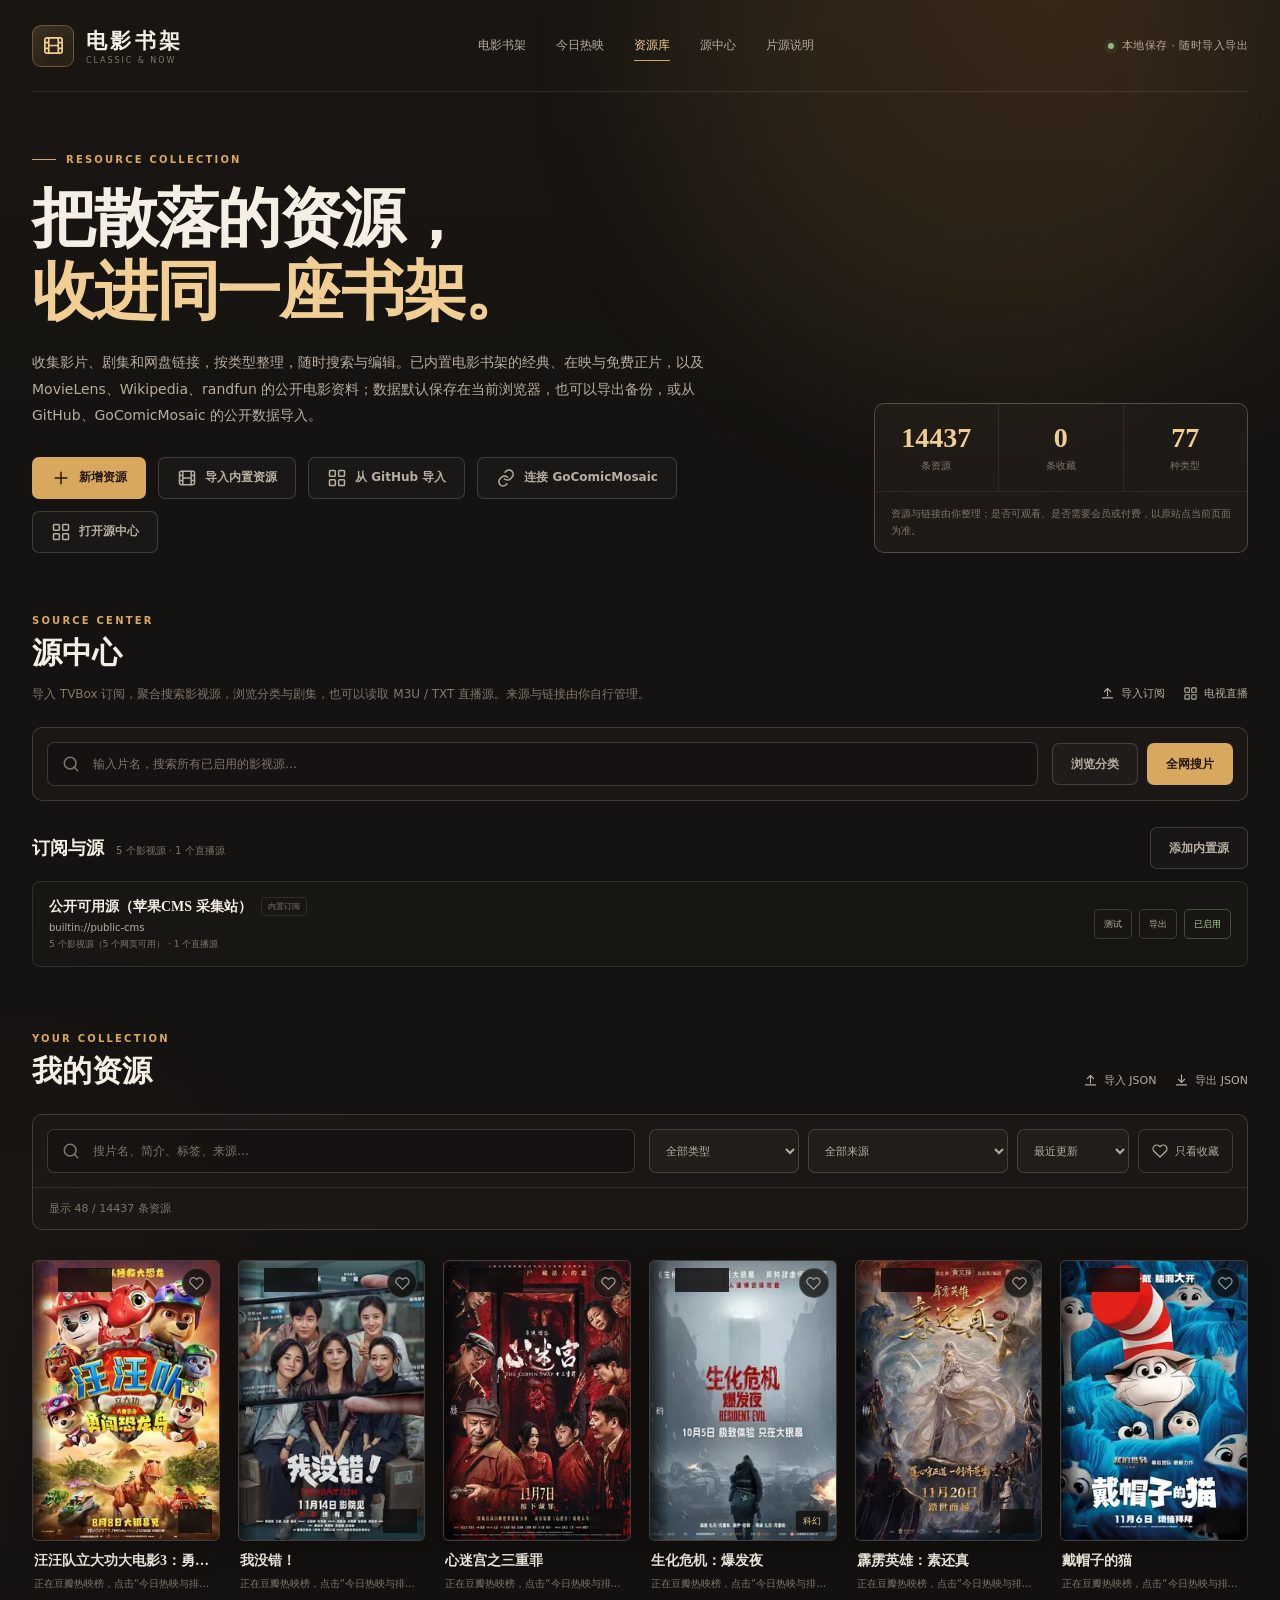
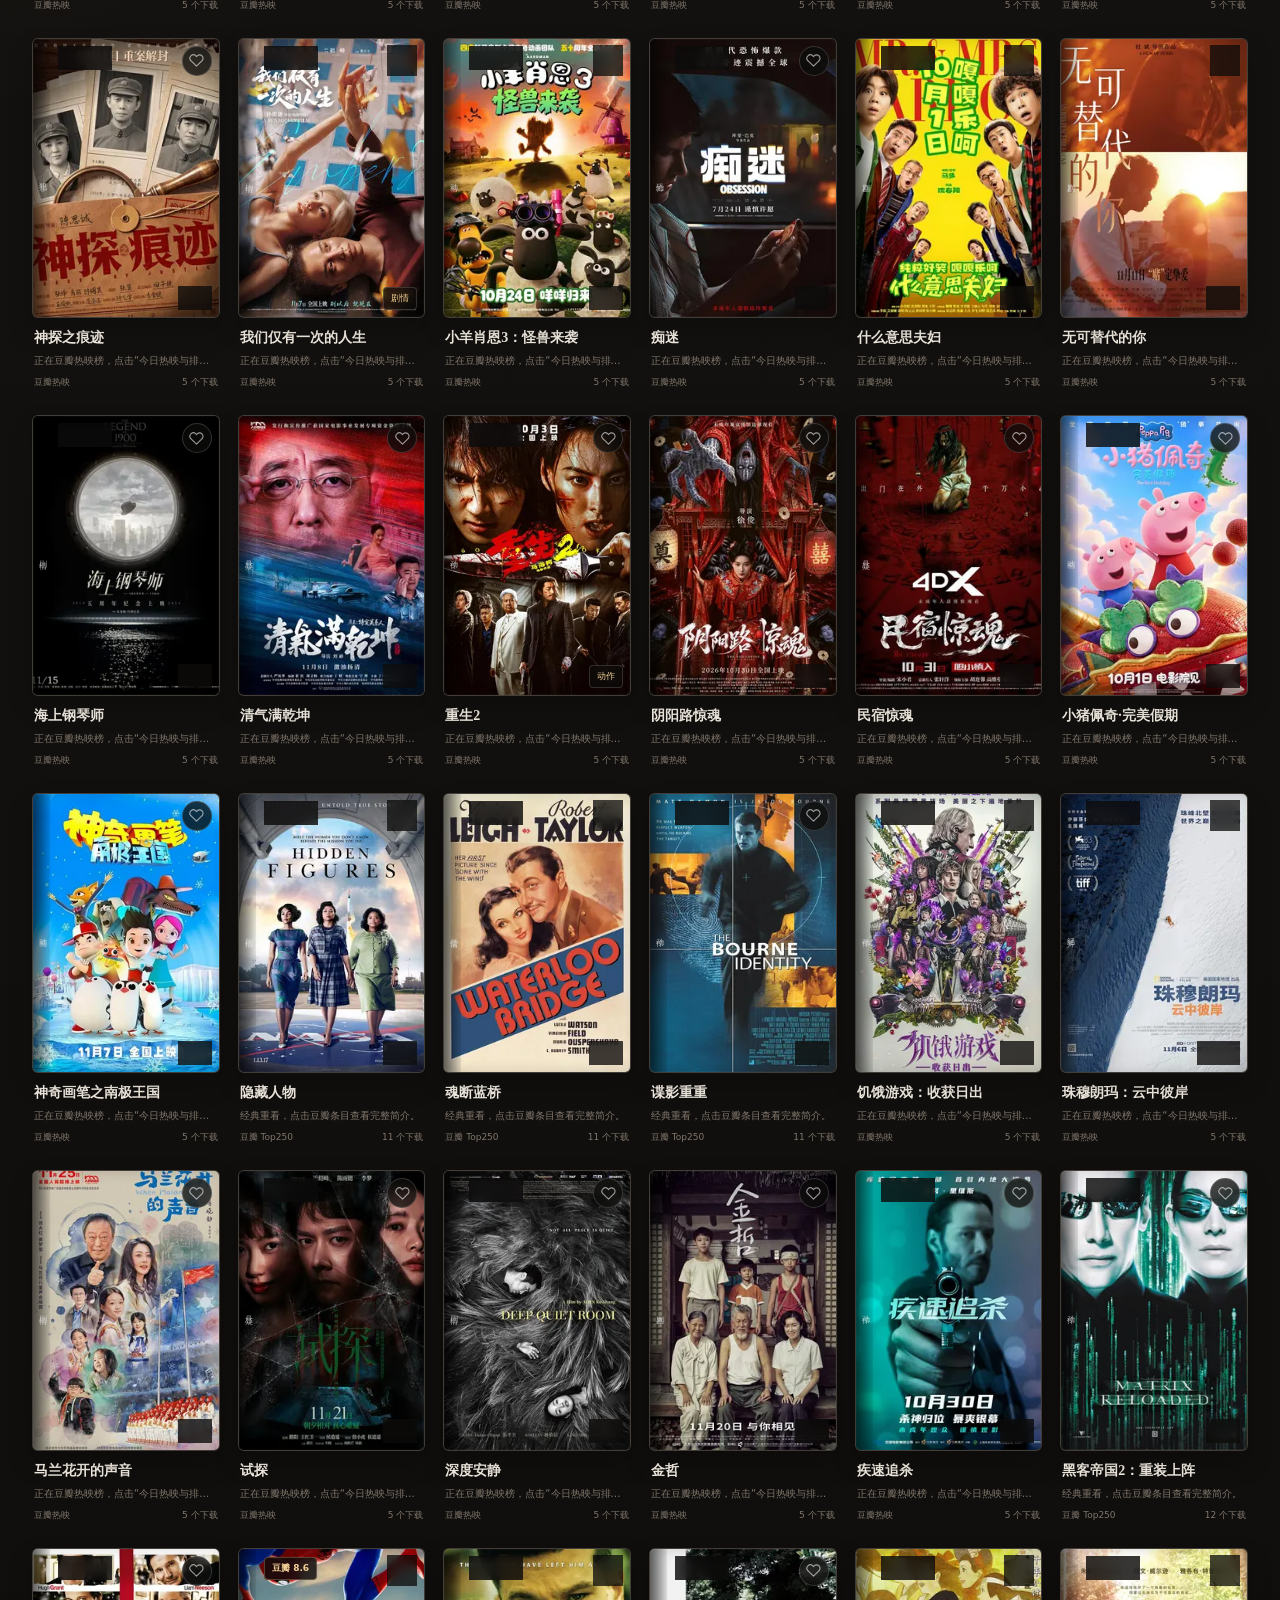
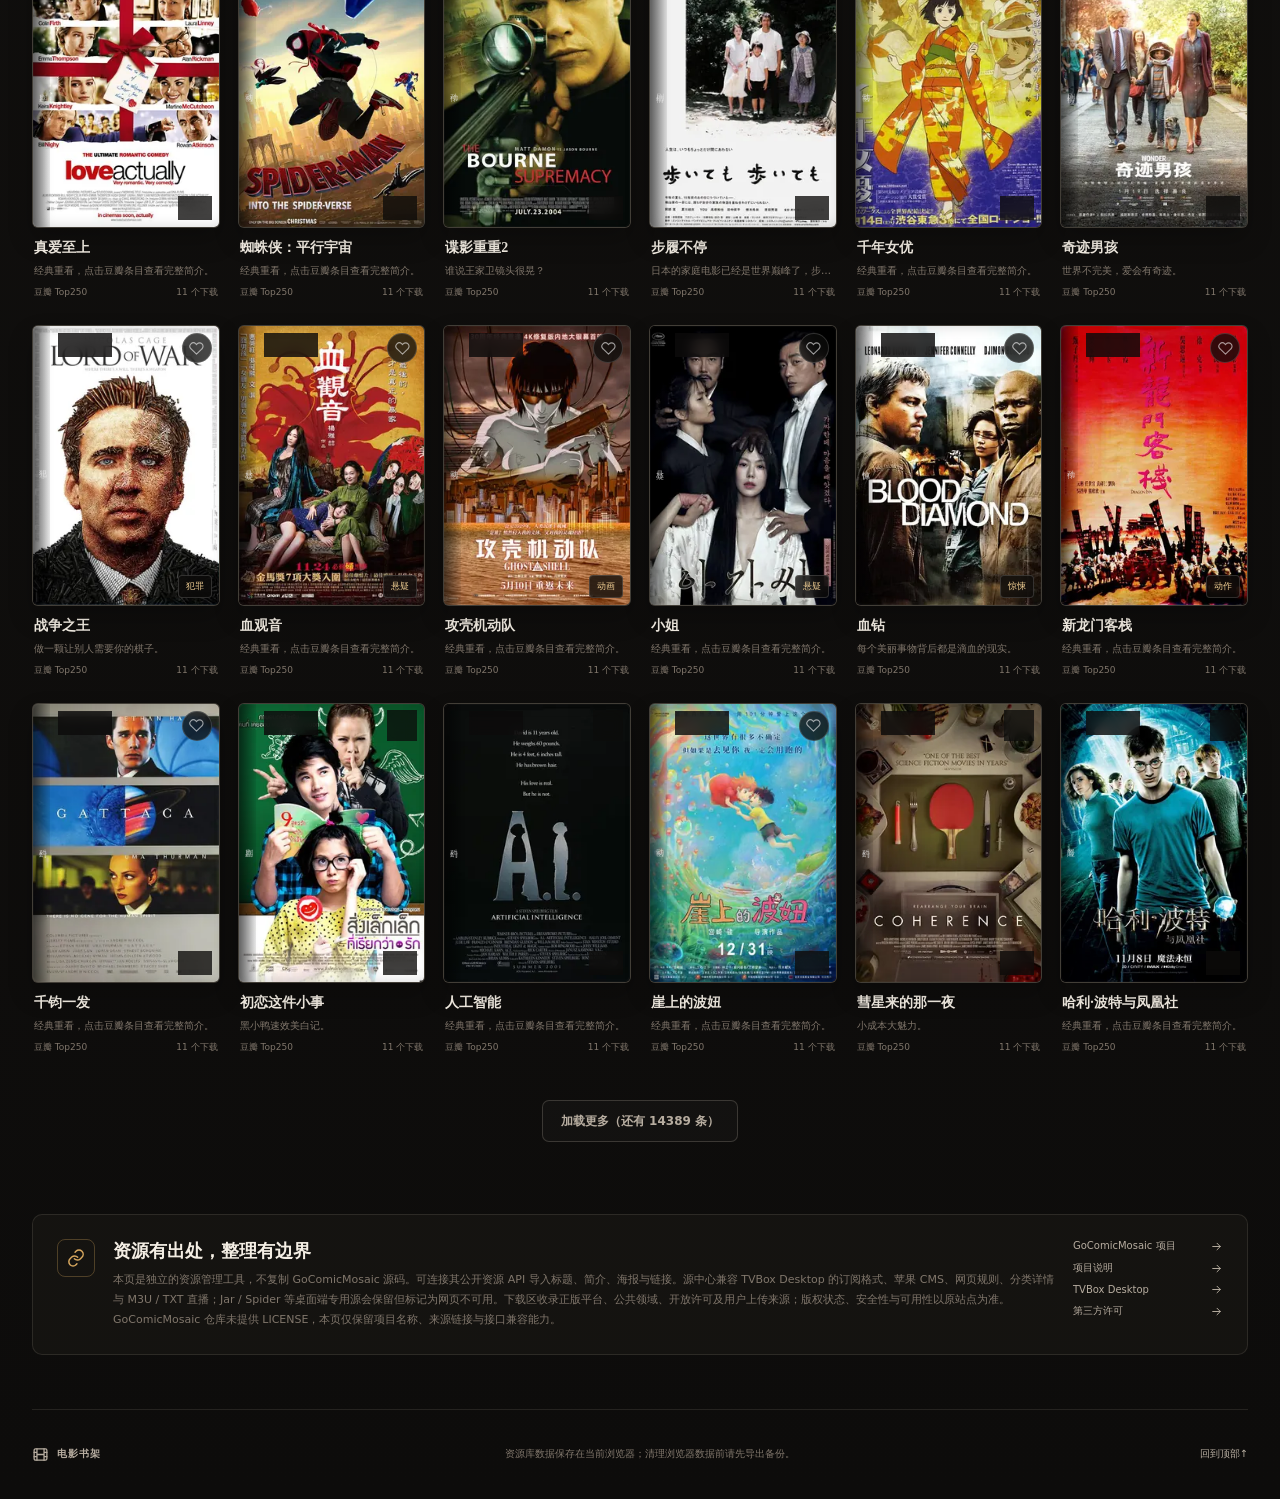
==== commit 5022542f: "目录慢请求并行重试且保留原始下载" ====
--- a/resources/index.html
+++ b/resources/index.html
@@ -378,6 +378,6 @@
 
   <script src="base.js?v=20261127zb"></script>
   <script src="tvbox.js?v=20261127y"></script>
-  <script src="app.js?v=20261127zc"></script>
+  <script src="app.js?v=20261127zd"></script>
 </body>
 </html>
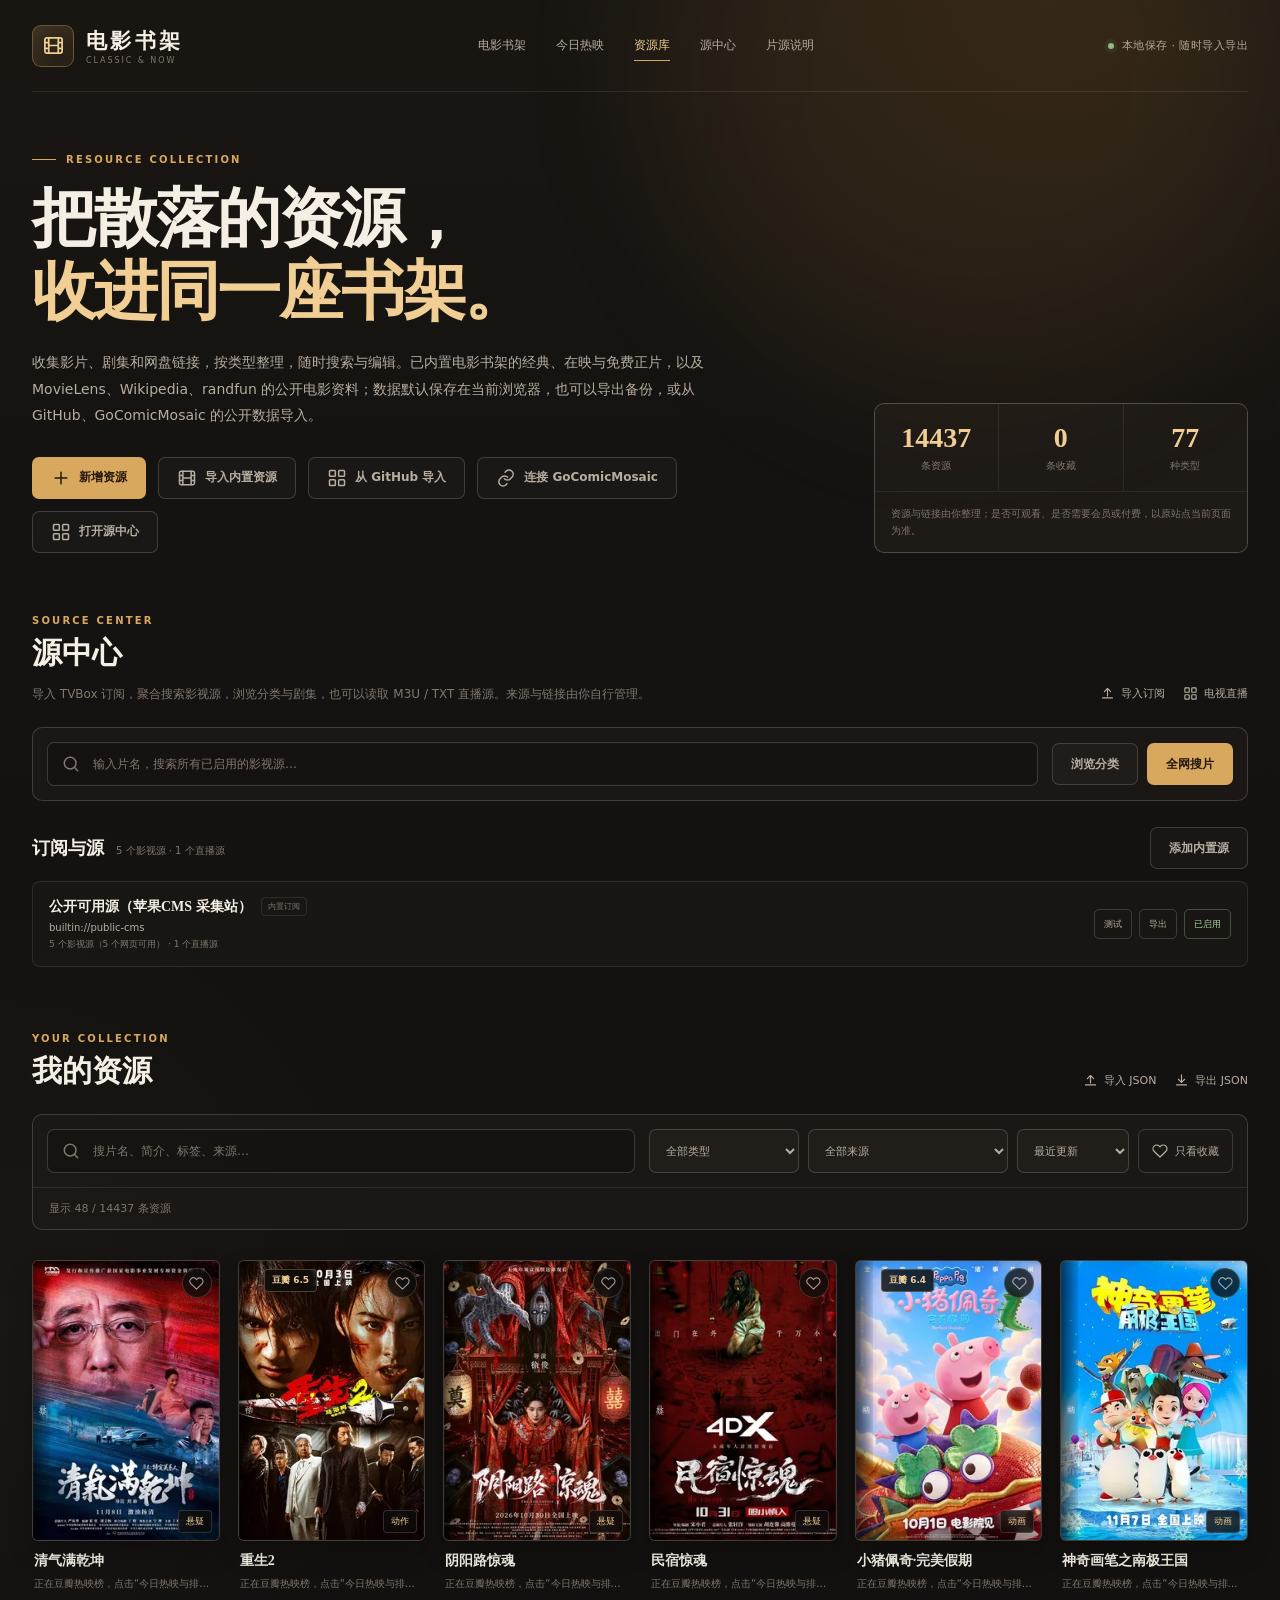
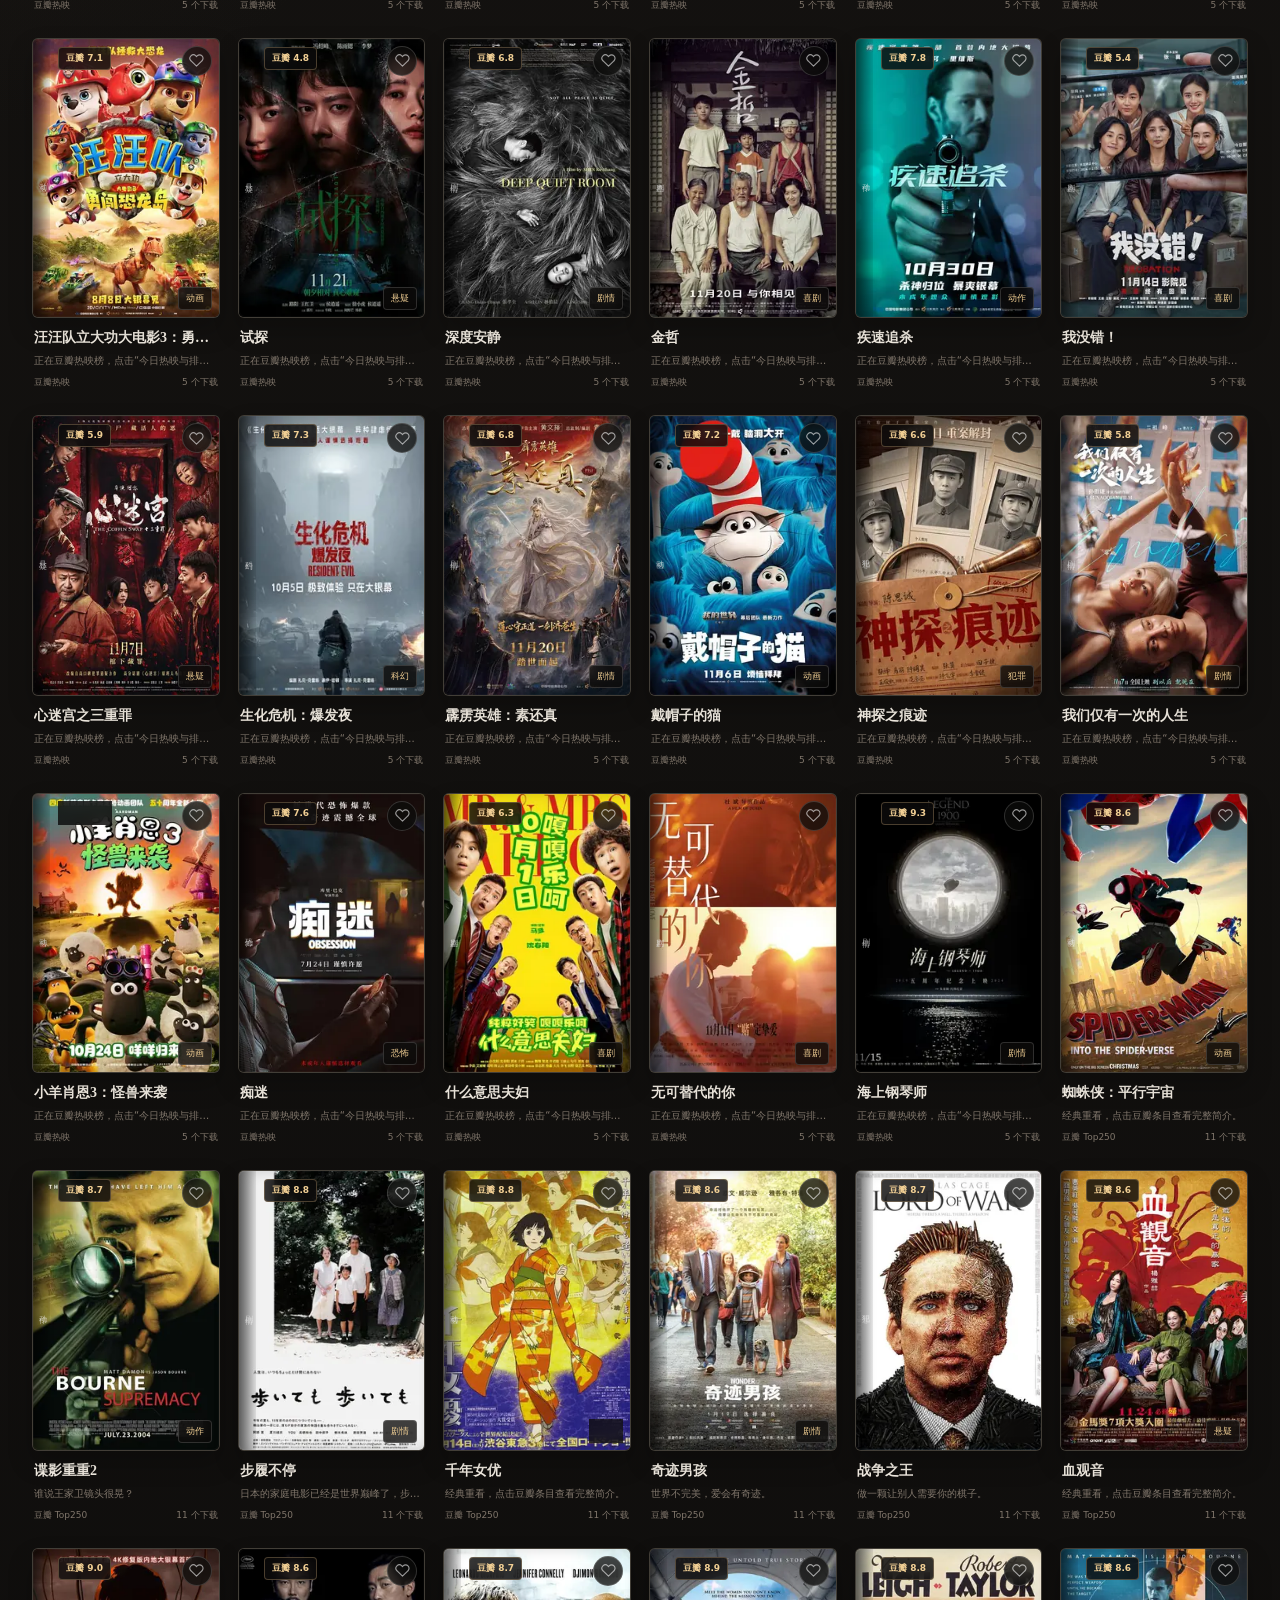
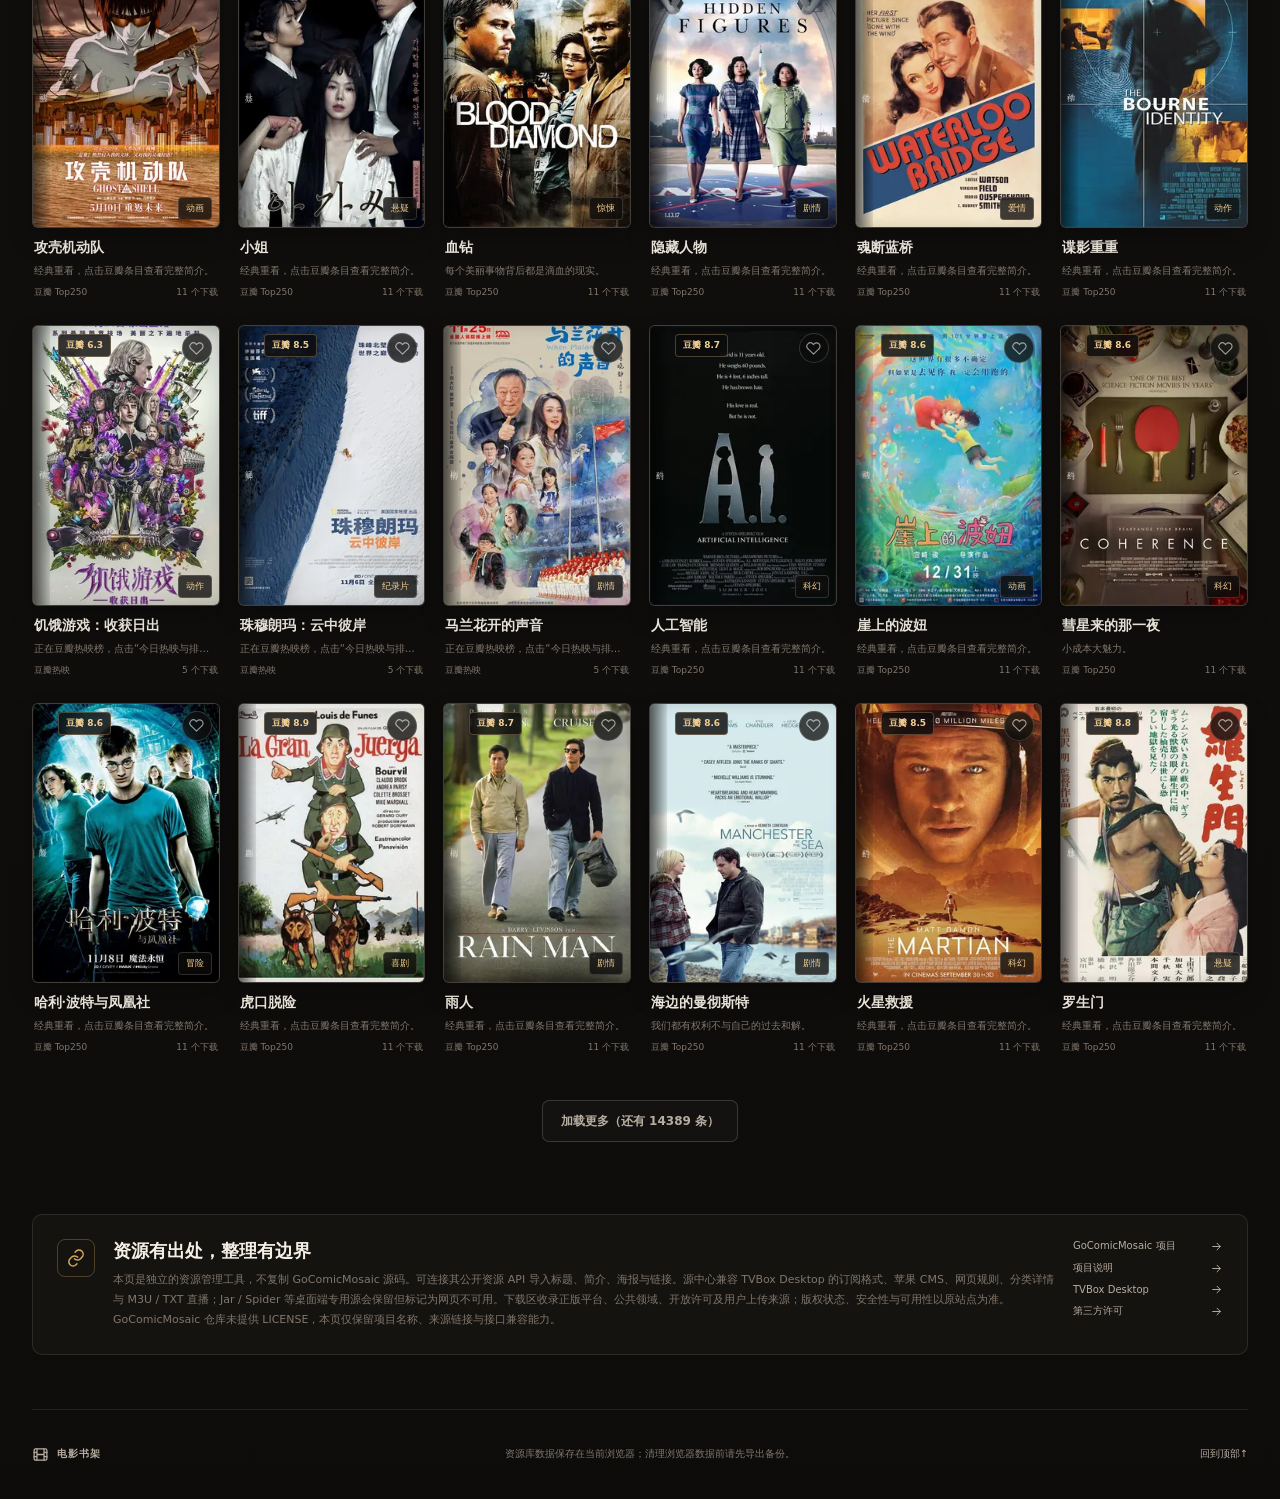
==== commit bb202944: "修复播放黑屏并避免快速切集冲突" ====
--- a/resources/index.html
+++ b/resources/index.html
@@ -377,7 +377,7 @@
   <div id="toast" class="toast" role="status" aria-live="polite"></div>
 
   <script src="base.js?v=20261127zb"></script>
-  <script src="tvbox.js?v=20261127y"></script>
+  <script src="tvbox.js?v=20261127za"></script>
   <script src="app.js?v=20261127zd"></script>
 </body>
 </html>
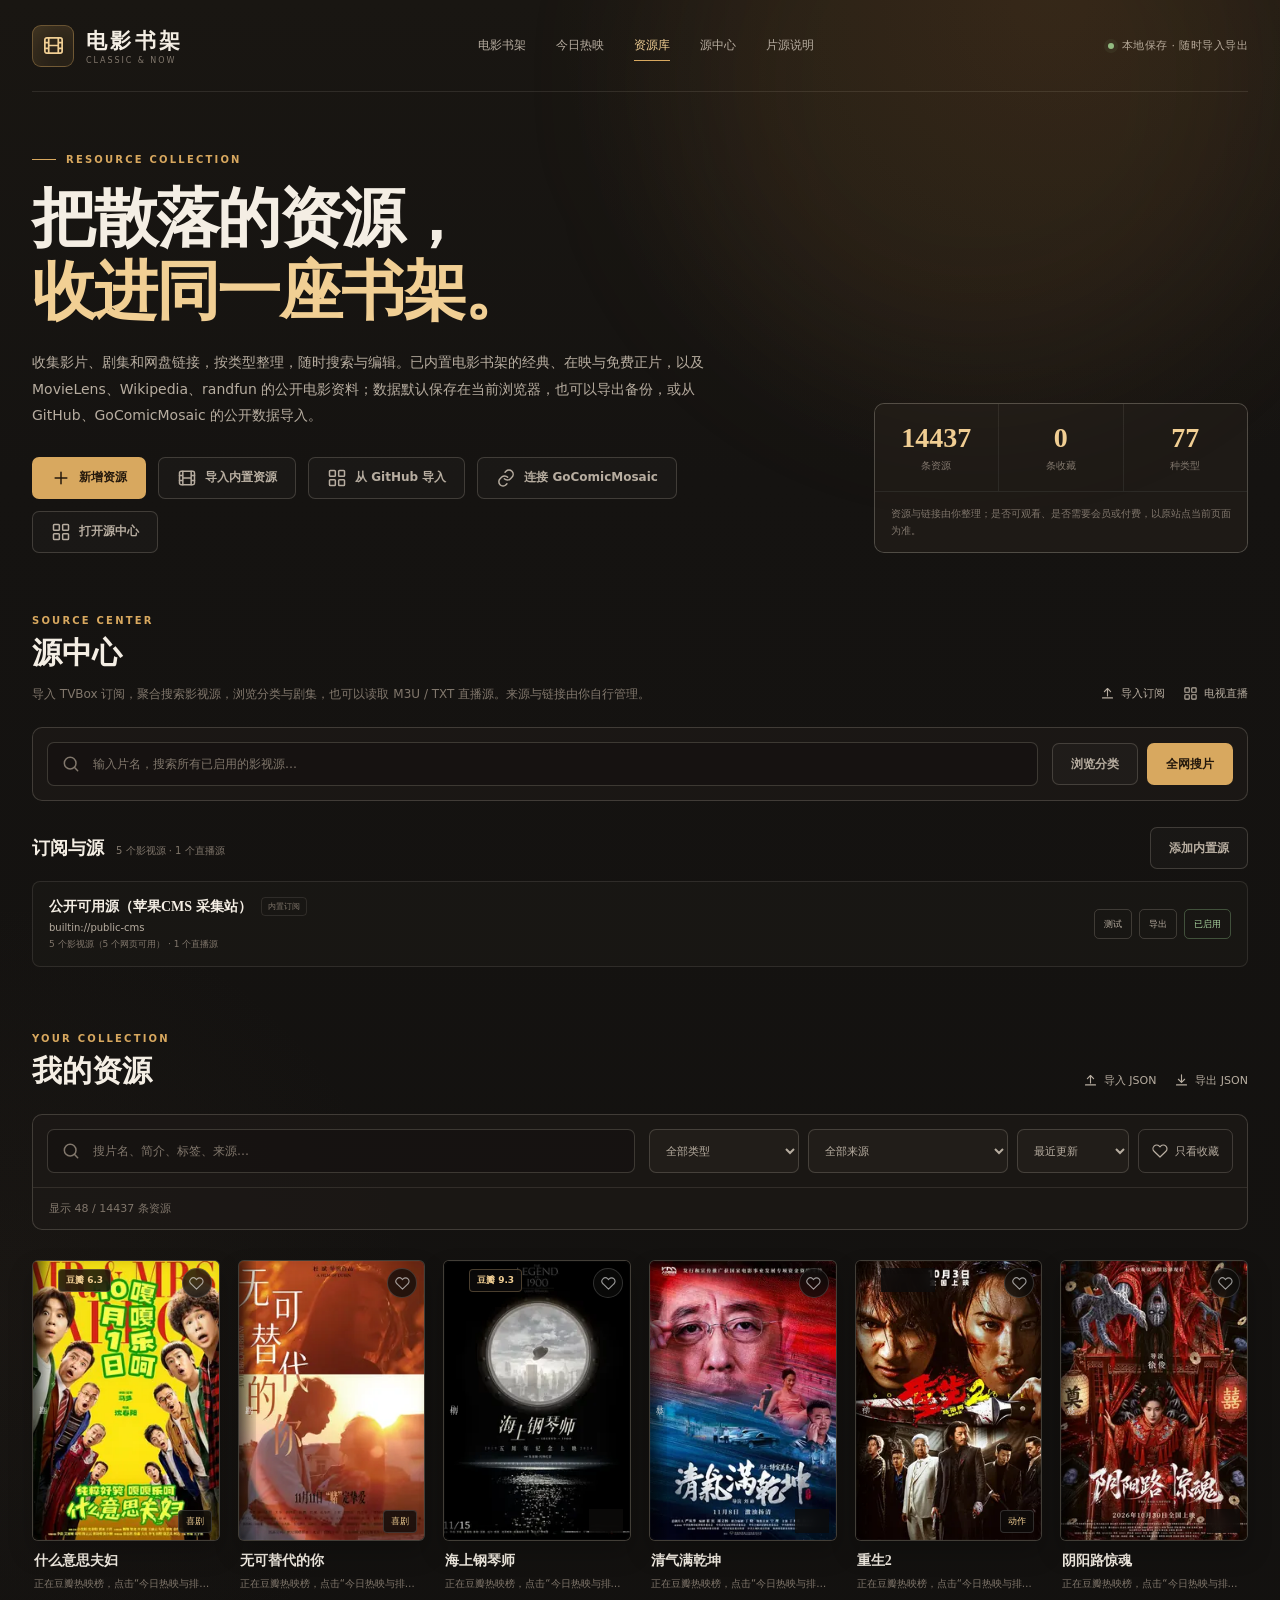
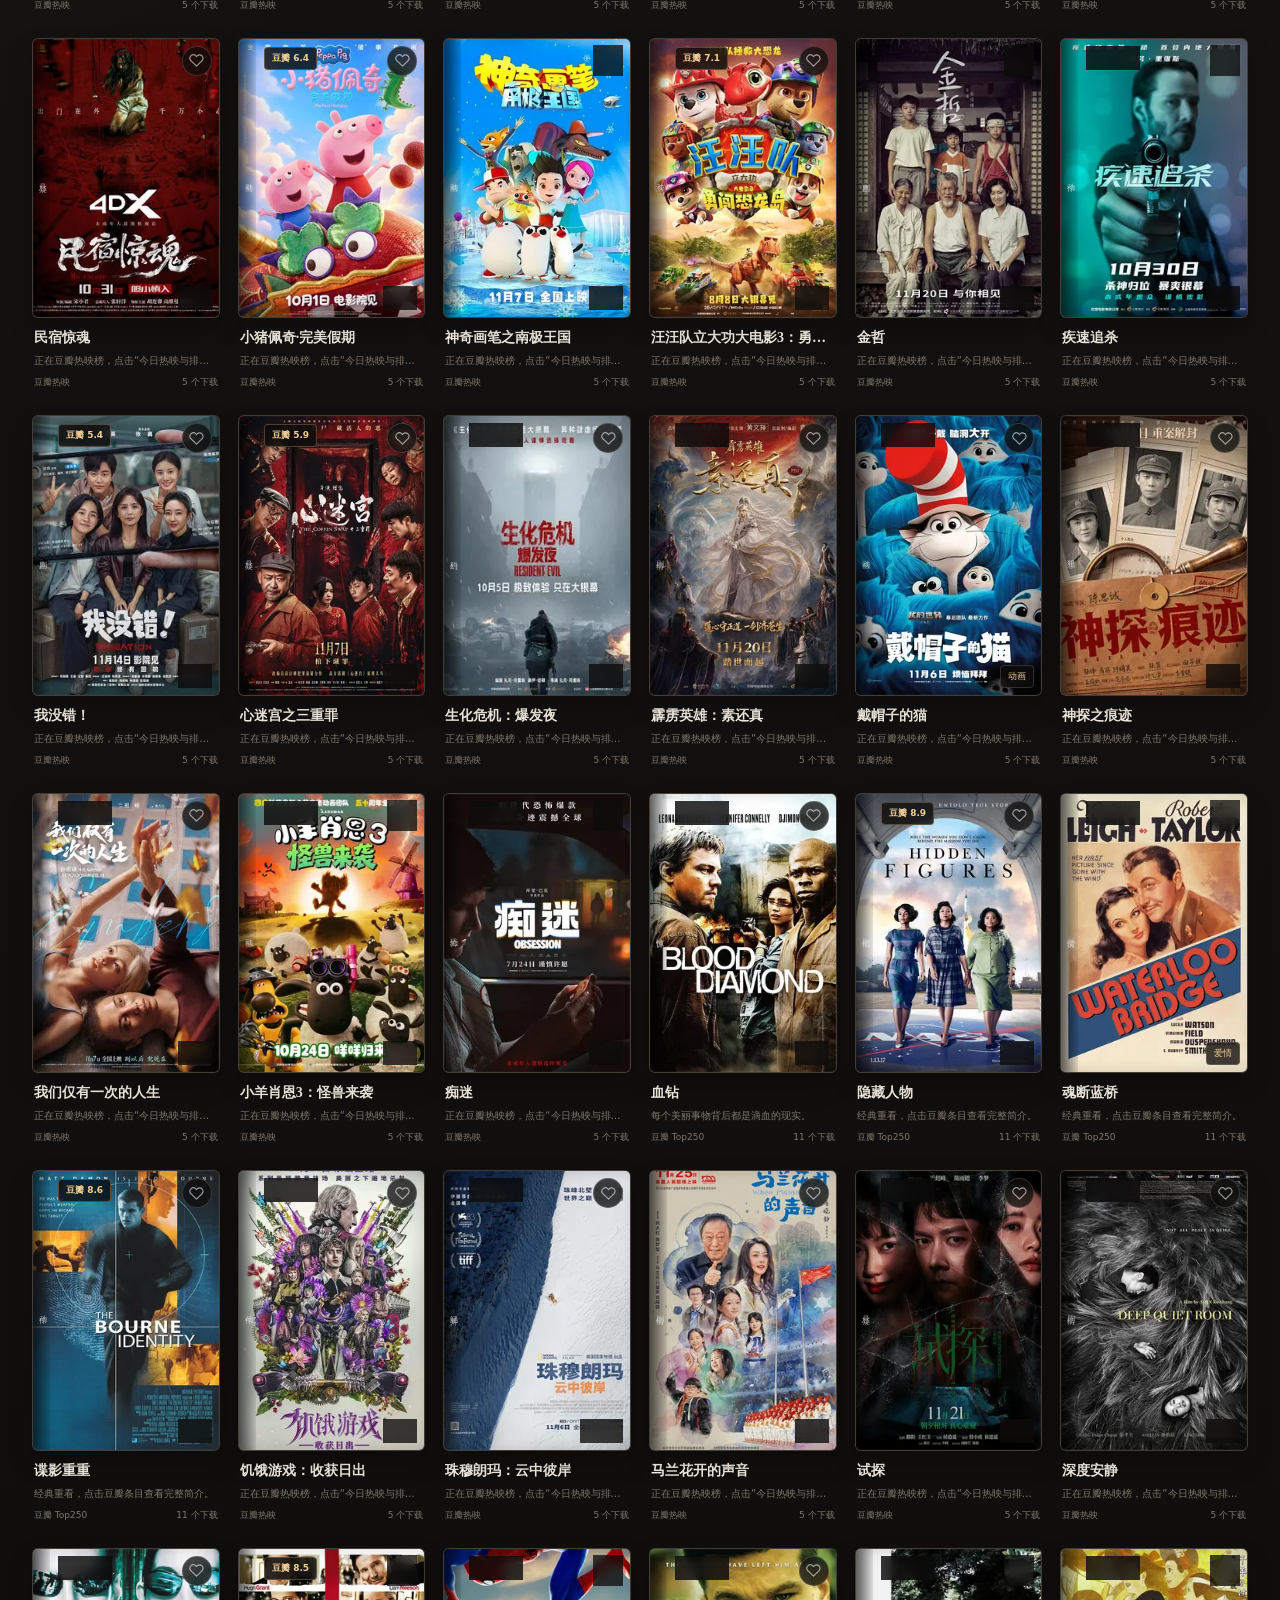
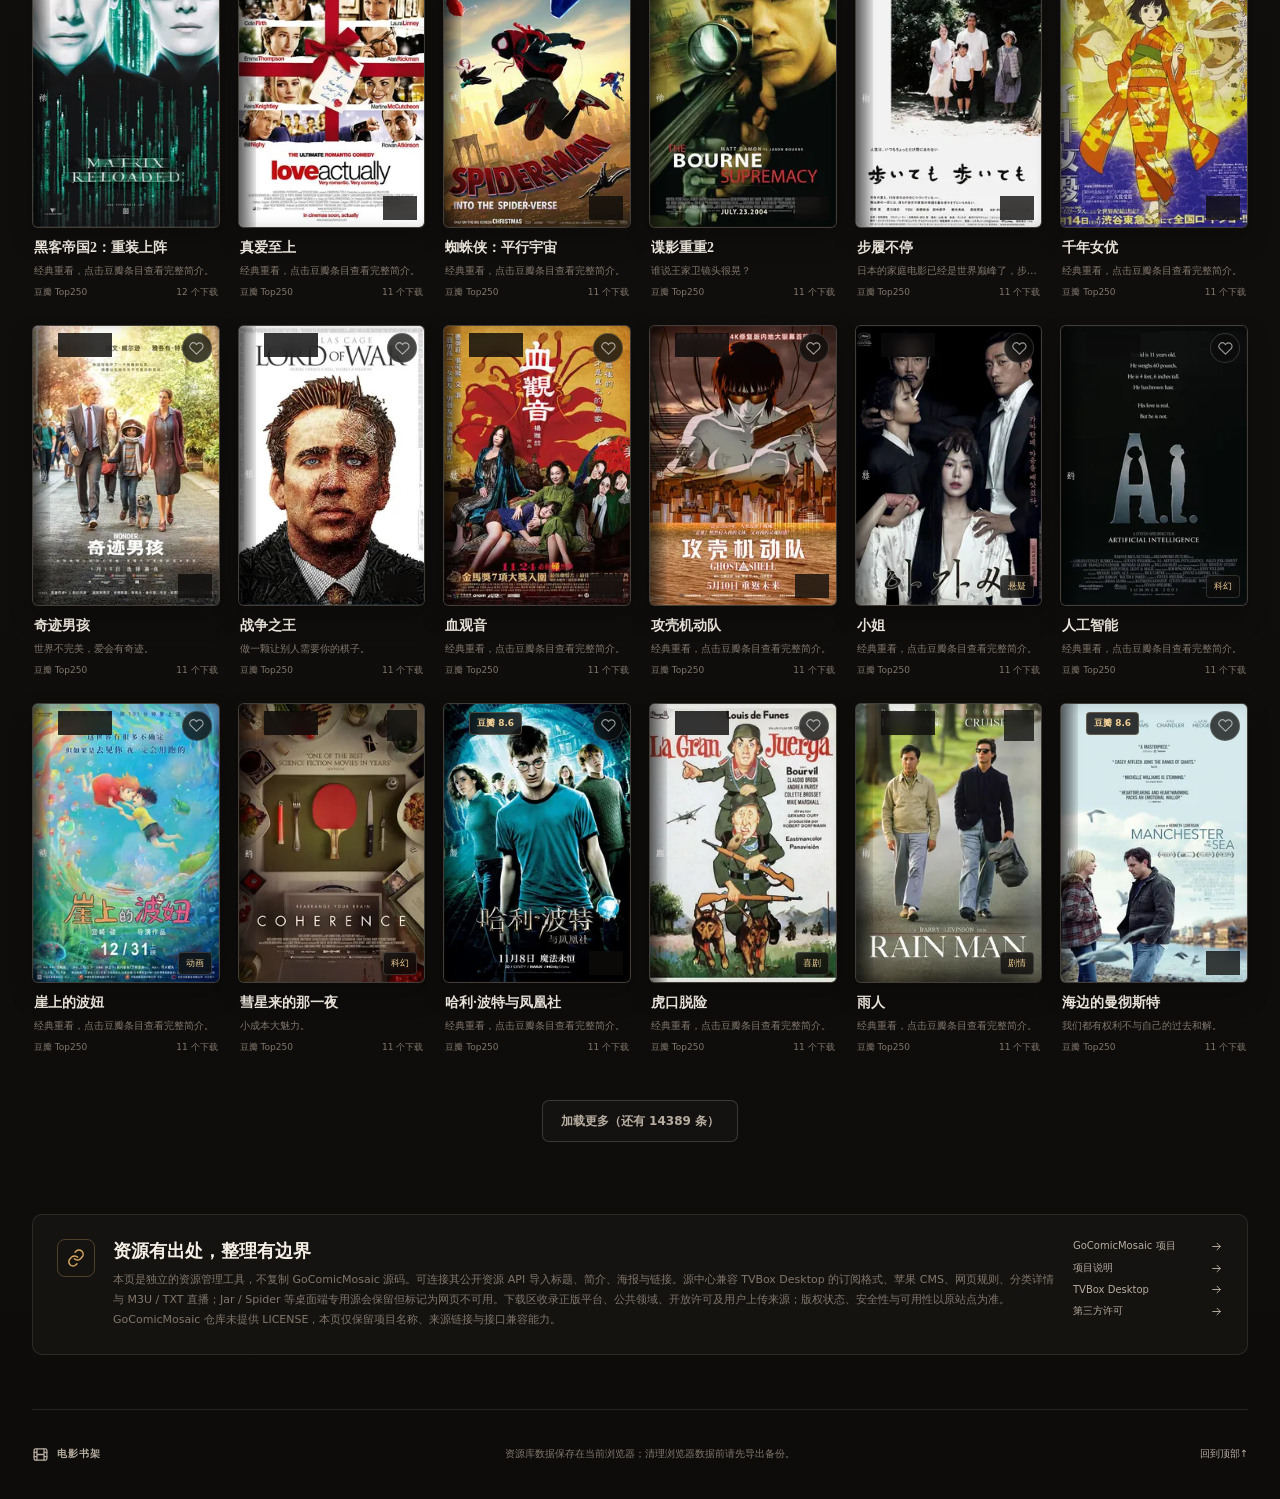
==== commit f71273e9: "分享页解析超时自动切换直连播放线路" ====
--- a/resources/index.html
+++ b/resources/index.html
@@ -377,7 +377,7 @@
   <div id="toast" class="toast" role="status" aria-live="polite"></div>
 
   <script src="base.js?v=20261127zb"></script>
-  <script src="tvbox.js?v=20261127za"></script>
+  <script src="tvbox.js?v=20261127zb"></script>
   <script src="app.js?v=20261127zd"></script>
 </body>
 </html>
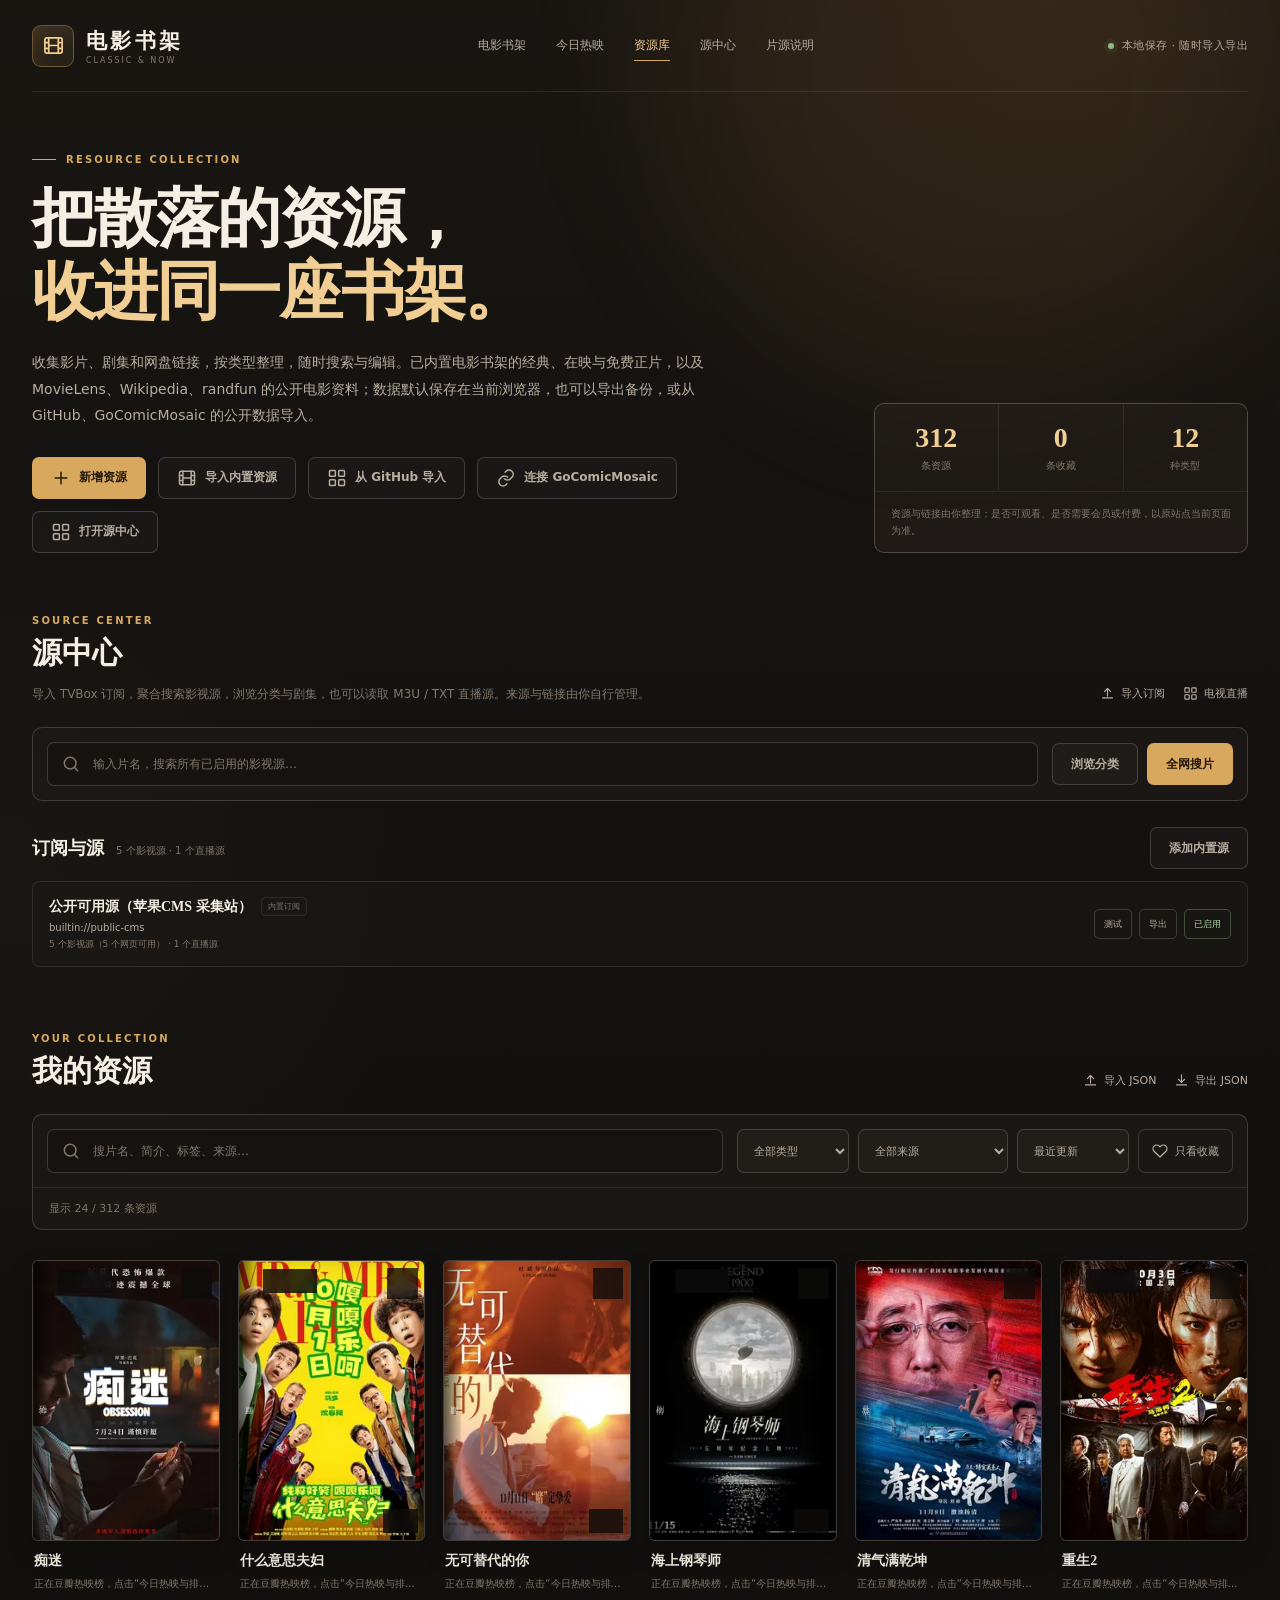
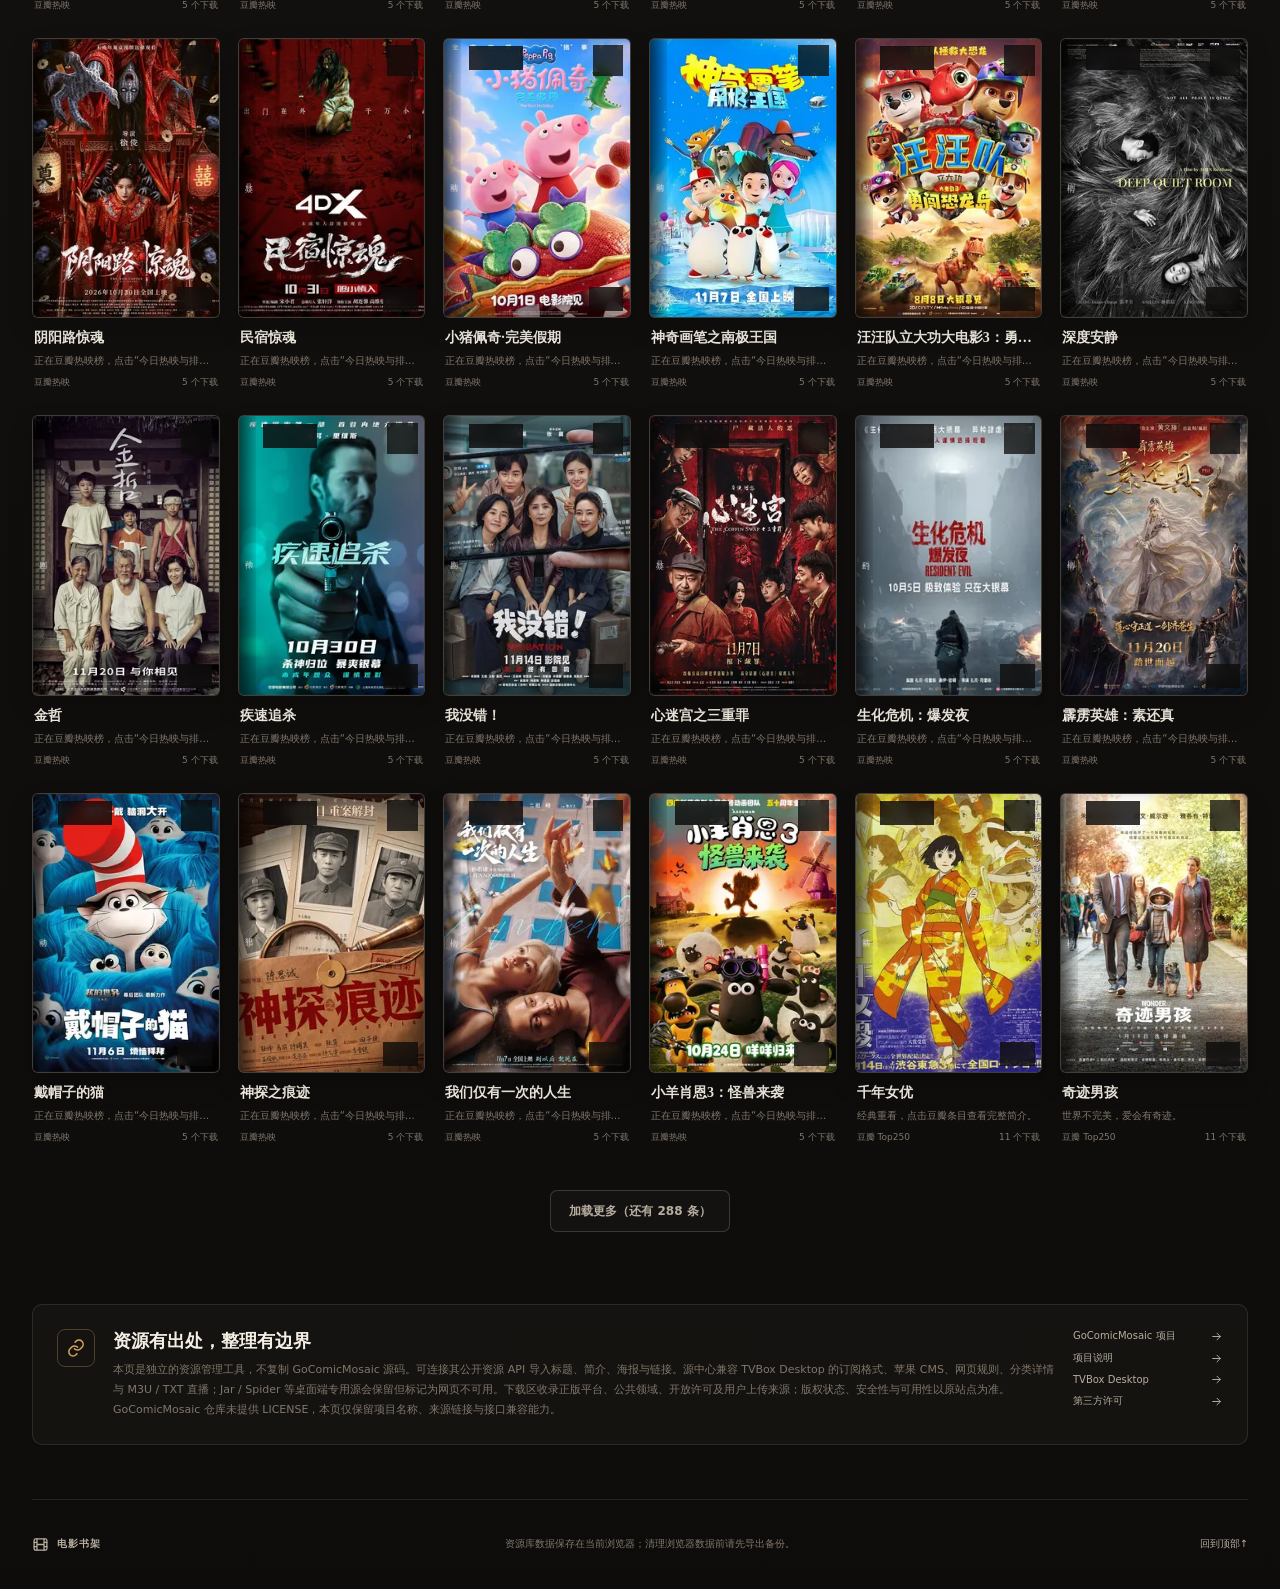
==== commit 976a9592: "资源库首屏改为按需加载完整目录" ====
--- a/resources/index.html
+++ b/resources/index.html
@@ -378,6 +378,6 @@
 
   <script src="base.js?v=20261127zb"></script>
   <script src="tvbox.js?v=20261127zb"></script>
-  <script src="app.js?v=20261127zd"></script>
+  <script src="app.js?v=20261128za"></script>
 </body>
 </html>
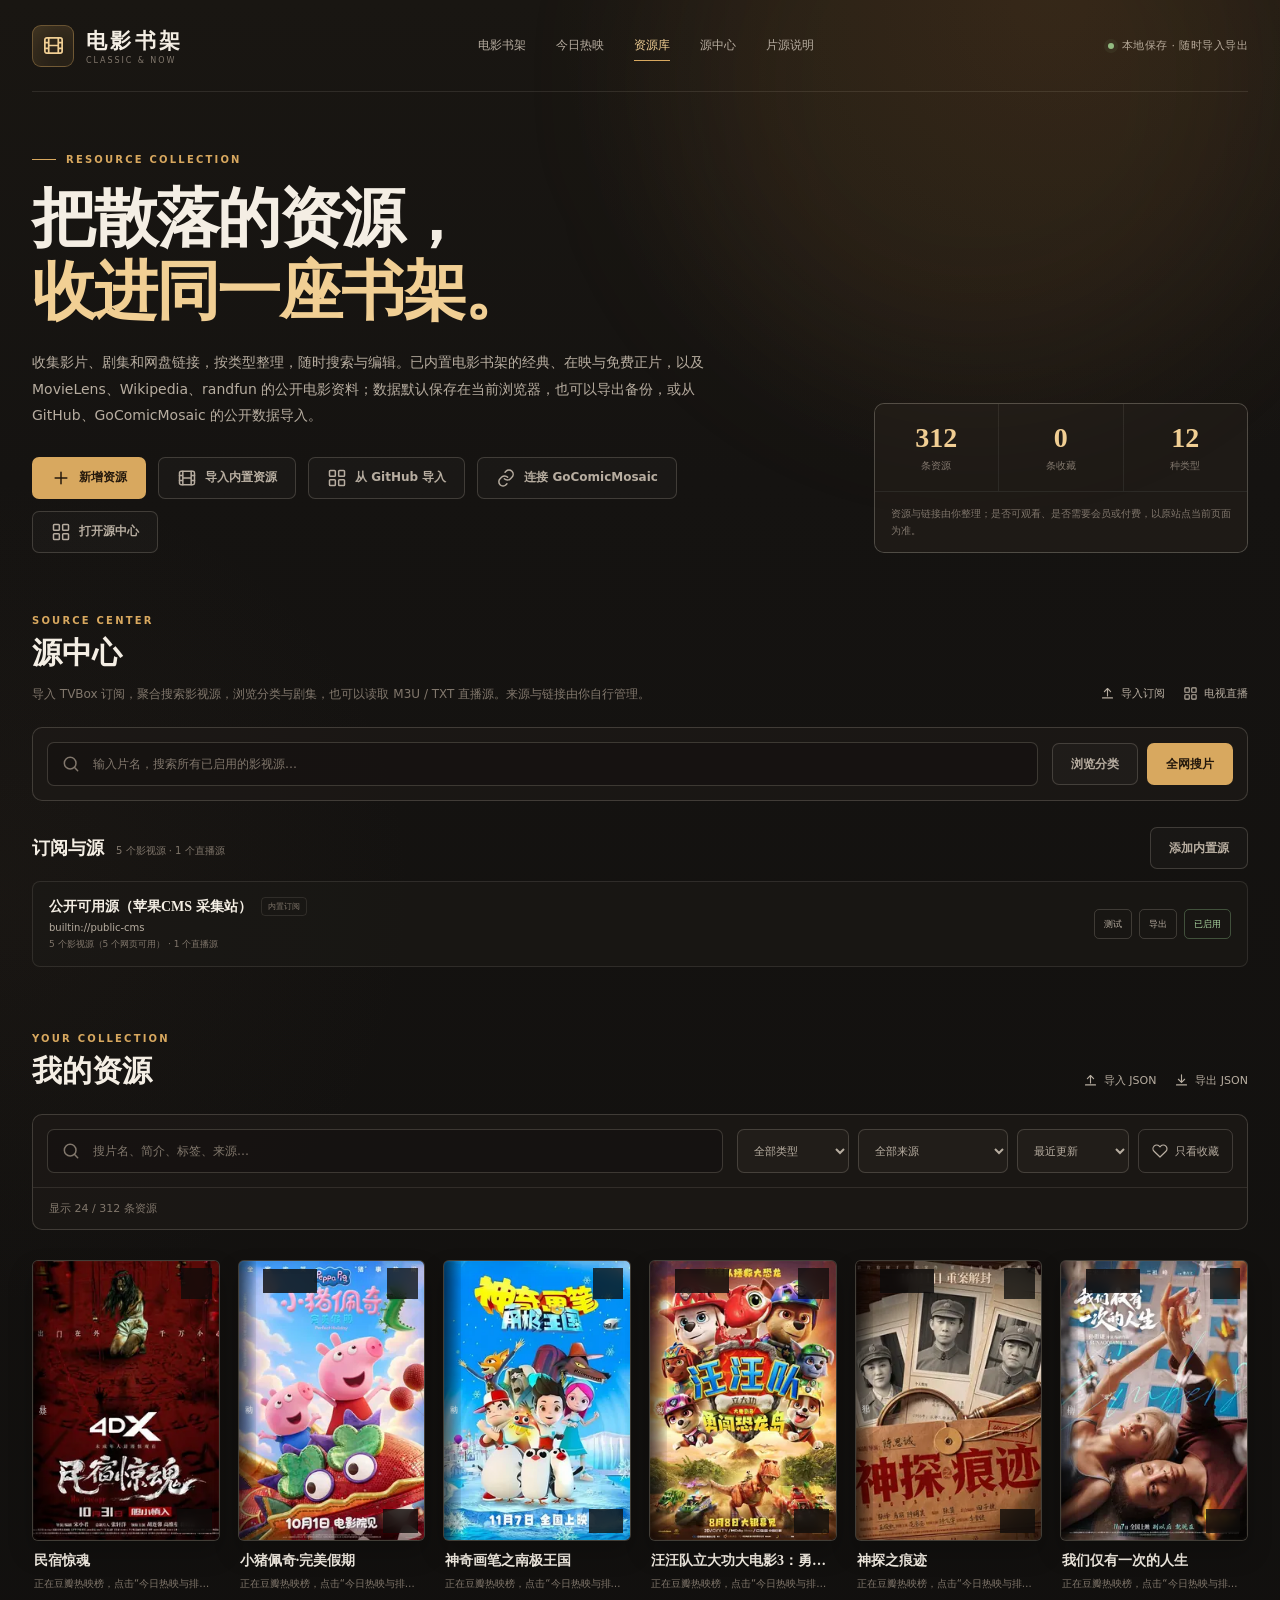
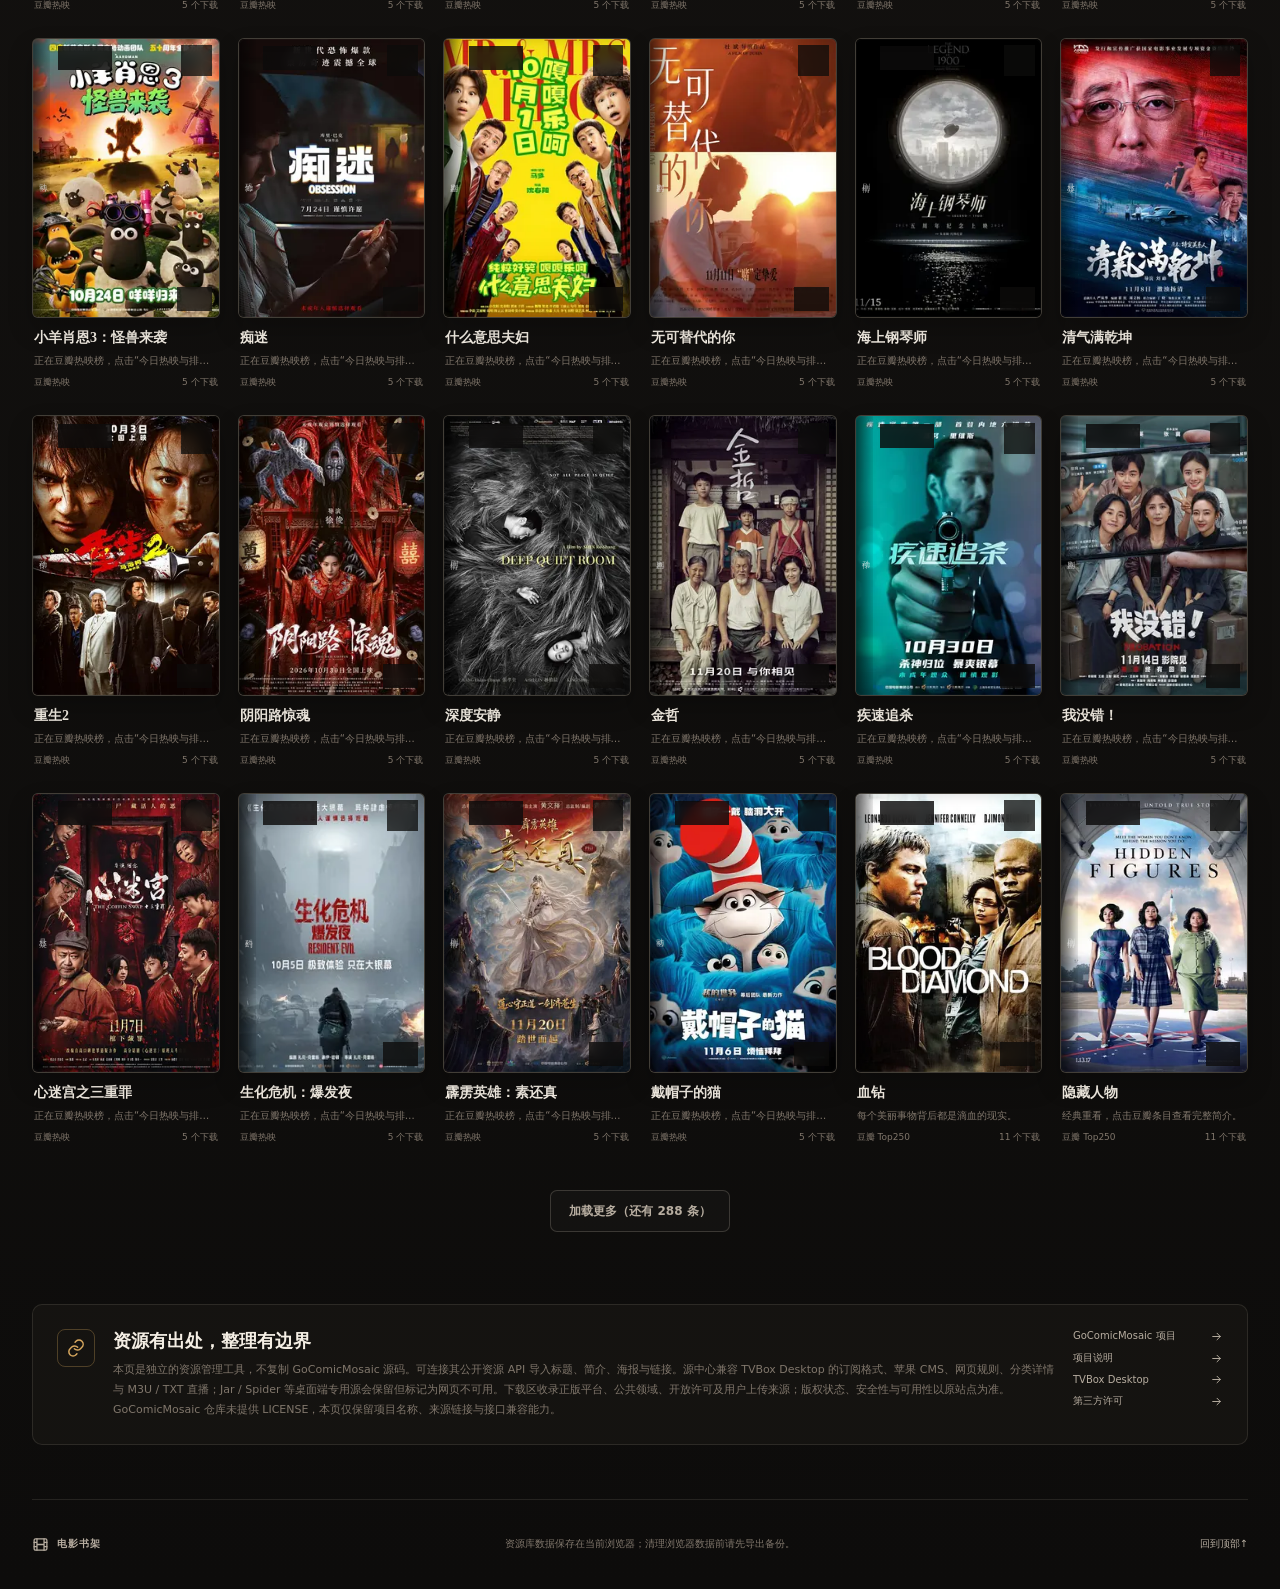
==== commit e93b9603: "完整资源目录改为四路并发按需加载" ====
--- a/resources/index.html
+++ b/resources/index.html
@@ -378,6 +378,6 @@
 
   <script src="base.js?v=20261127zb"></script>
   <script src="tvbox.js?v=20261127zb"></script>
-  <script src="app.js?v=20261128za"></script>
+  <script src="app.js?v=20261128zb"></script>
 </body>
 </html>
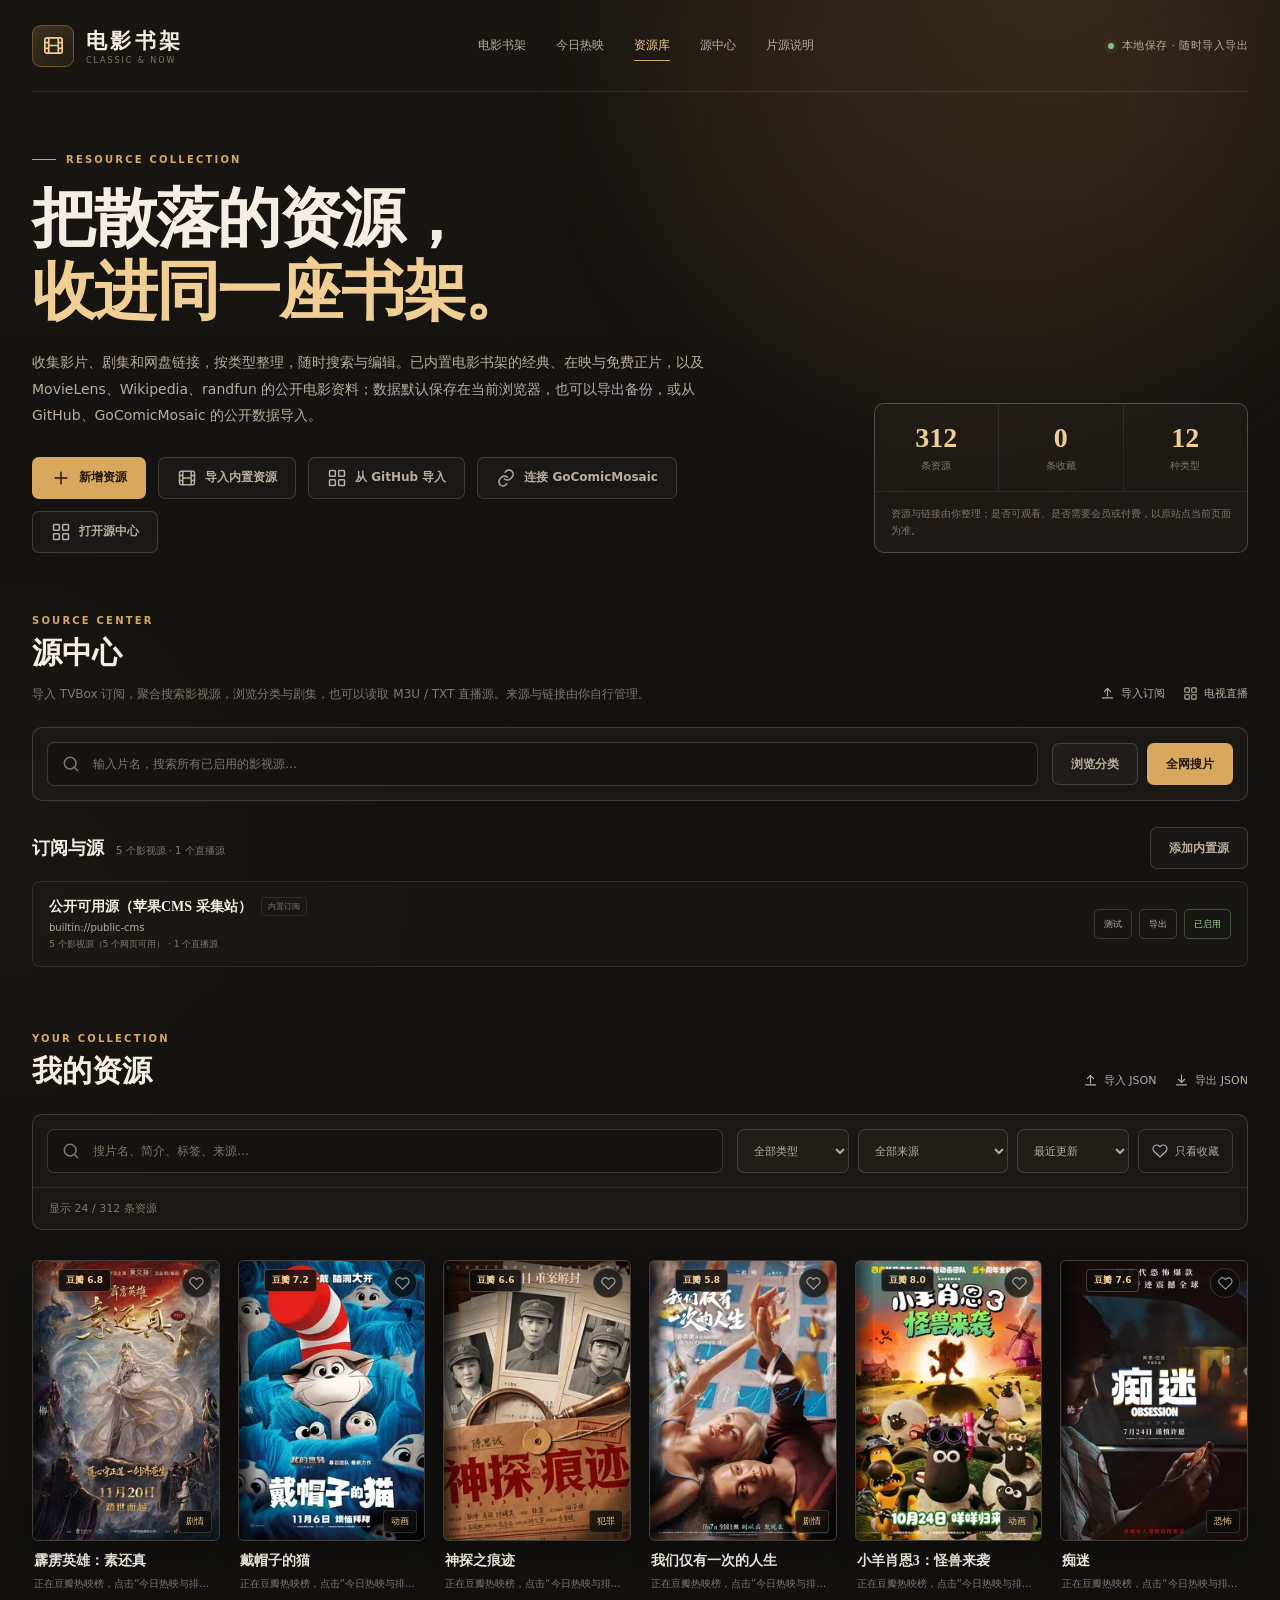
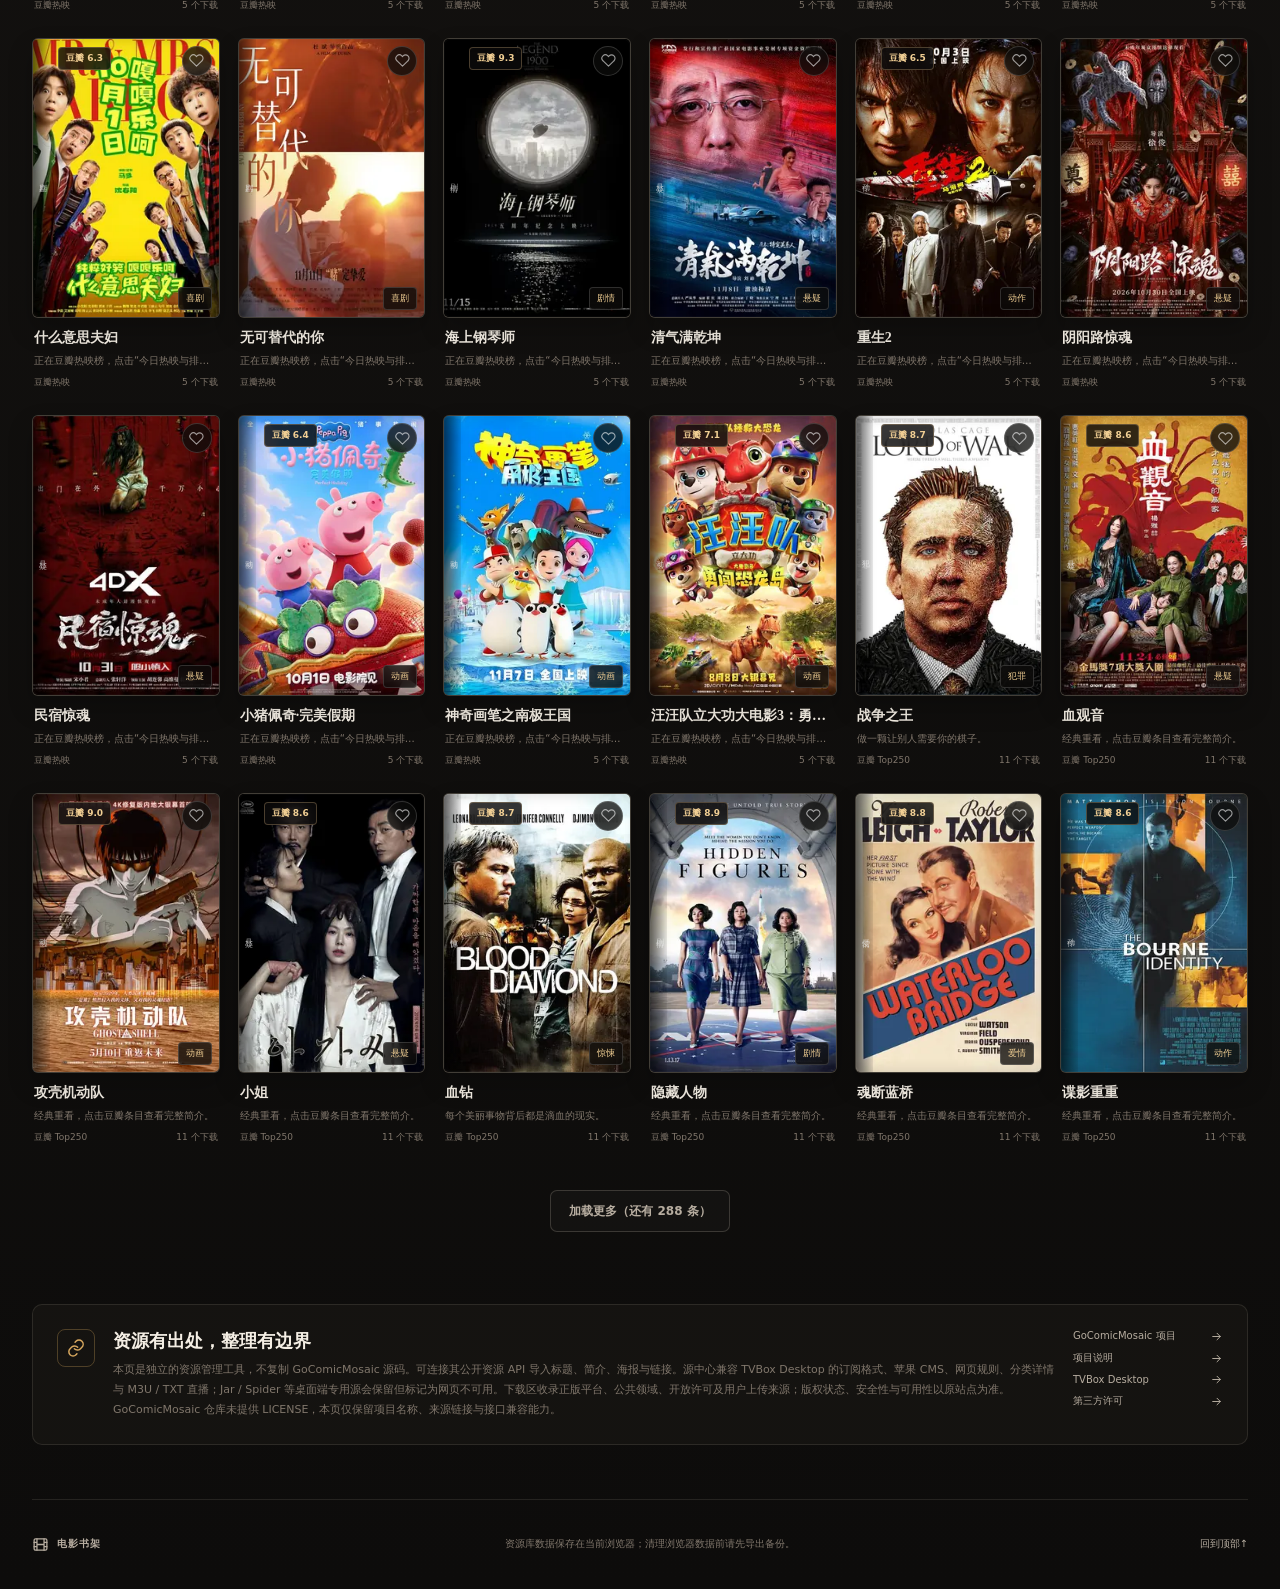
==== commit af1303f2: "完整资源目录增加按需 CDN 备用加载" ====
--- a/resources/index.html
+++ b/resources/index.html
@@ -378,6 +378,6 @@
 
   <script src="base.js?v=20261127zb"></script>
   <script src="tvbox.js?v=20261127zb"></script>
-  <script src="app.js?v=20261128zb"></script>
+  <script src="app.js?v=20261128zc"></script>
 </body>
 </html>
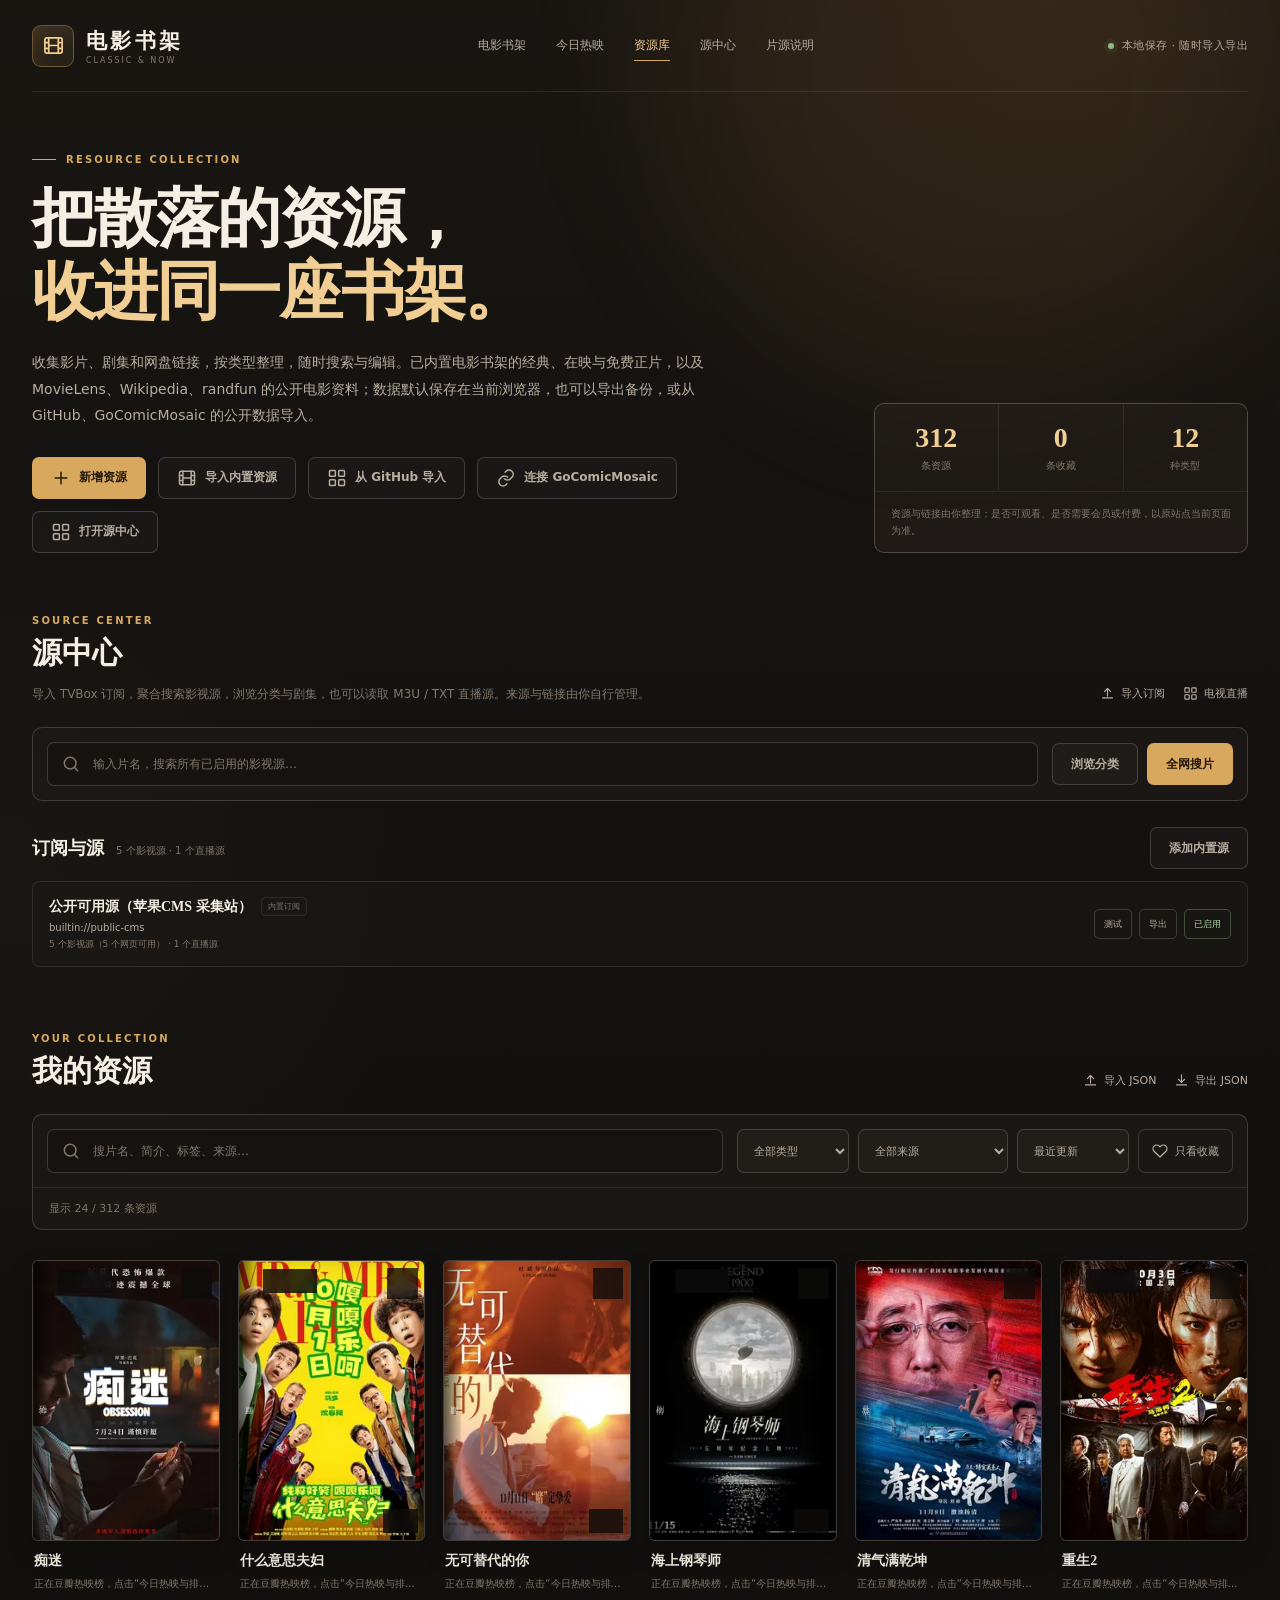
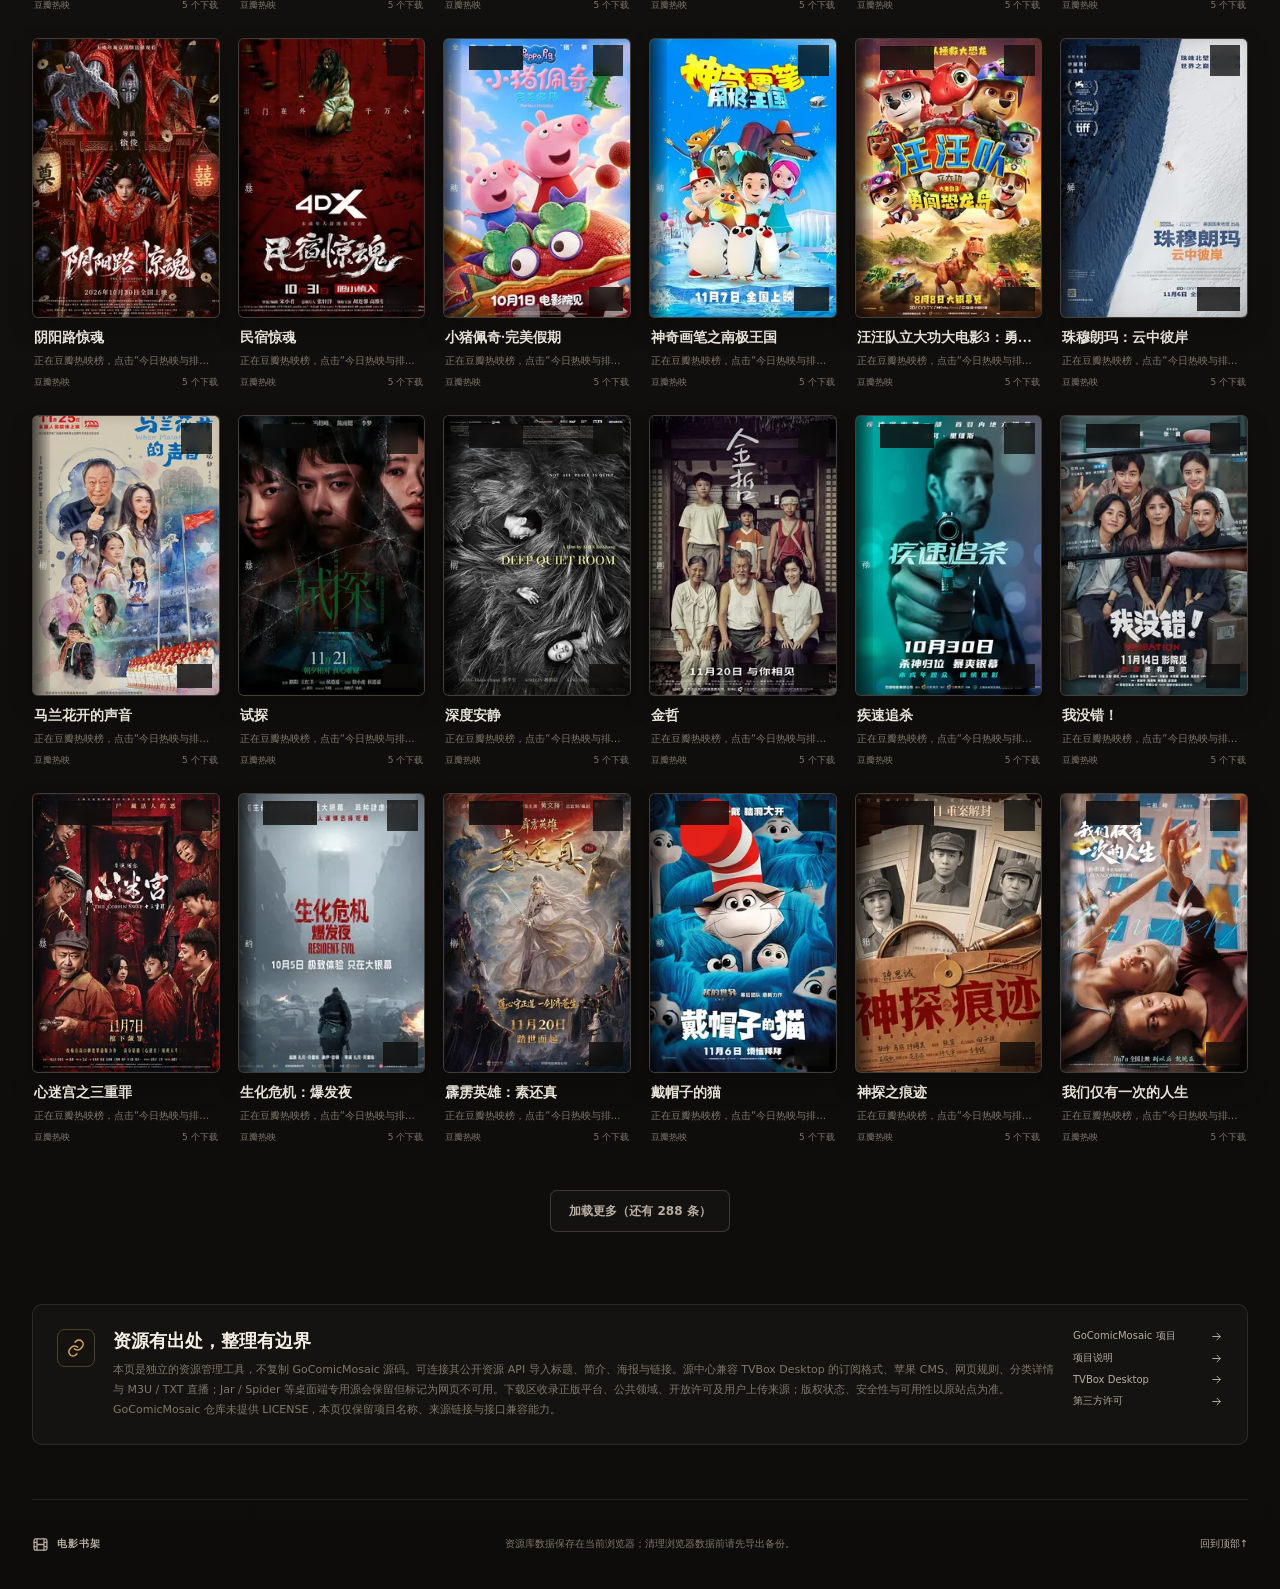
==== commit df55c900: "修复详情海报拉伸并提前加载首屏封面" ====
--- a/resources/index.html
+++ b/resources/index.html
@@ -7,7 +7,7 @@
   <meta name="theme-color" content="#151311">
   <title>资源库 · 电影书架</title>
   <link rel="icon" href="../assets/favicon.svg" type="image/svg+xml">
-  <link rel="stylesheet" href="styles.css?v=20261127w">
+  <link rel="stylesheet" href="styles.css?v=20261128a">
 </head>
 <body id="top">
   <svg class="icon-sprite" xmlns="http://www.w3.org/2000/svg" aria-hidden="true">
@@ -378,6 +378,6 @@
 
   <script src="base.js?v=20261127zb"></script>
   <script src="tvbox.js?v=20261127zb"></script>
-  <script src="app.js?v=20261128zc"></script>
+  <script src="app.js?v=20261128zd"></script>
 </body>
 </html>
--- a/resources/styles.css
+++ b/resources/styles.css
@@ -217,9 +217,10 @@
 
 .detail-dialog { width: min(900px, calc(100% - 32px)); }
 .detail-dialog .dialog-shell { display: grid; grid-template-columns: minmax(250px, 0.78fr) minmax(0, 1.22fr); gap: 30px; padding: 30px; }
-.detail-poster { position: relative; min-height: 420px; overflow: hidden; border: 1px solid var(--line-strong); border-radius: 7px; background: #171411; }
-.detail-poster img { width: 100%; height: 100%; min-height: 420px; object-fit: cover; }
+.detail-poster { position: relative; align-self: start; aspect-ratio: 2 / 3; overflow: hidden; border: 1px solid var(--line-strong); border-radius: 7px; background: #171411; }
+.detail-poster img { position: absolute; inset: 0; width: 100%; height: 100%; object-fit: cover; }
 .detail-poster img[hidden] { display: none; }
+.detail-poster .detail-typographic { position: absolute; inset: 0; min-height: 0; }
 .detail-typographic { display: grid; min-height: 420px; padding: 28px; place-items: center; background: radial-gradient(circle at 80% 15%, rgba(216, 168, 95, 0.25), transparent 45%), linear-gradient(150deg, #3b2b1e, #171411 70%); color: var(--accent-light); font-family: var(--serif); font-size: 30px; line-height: 1.4; text-align: center; overflow-wrap: anywhere; }
 .detail-info { padding-top: 4px; }
 .detail-source { margin: 0 42px 10px 0; color: var(--accent); font-size: 10px; font-weight: 700; letter-spacing: 0.12em; }
@@ -355,9 +356,7 @@
   .source-links { grid-column: 2; min-width: 0; }
   .site-footer { align-items: start; flex-direction: column; gap: 10px; padding: 22px 0; }
   .detail-dialog .dialog-shell { grid-template-columns: 1fr; gap: 22px; padding: 22px; }
-  .detail-poster, .detail-poster img, .detail-typographic { min-height: 0; }
-  .detail-poster { max-height: 52vh; }
-  .detail-poster img { height: 52vh; }
+  .detail-poster { width: min(100%, 320px); justify-self: center; }
   .detail-typographic { min-height: 300px; }
   .dialog-shell { padding: 22px; }
 }
